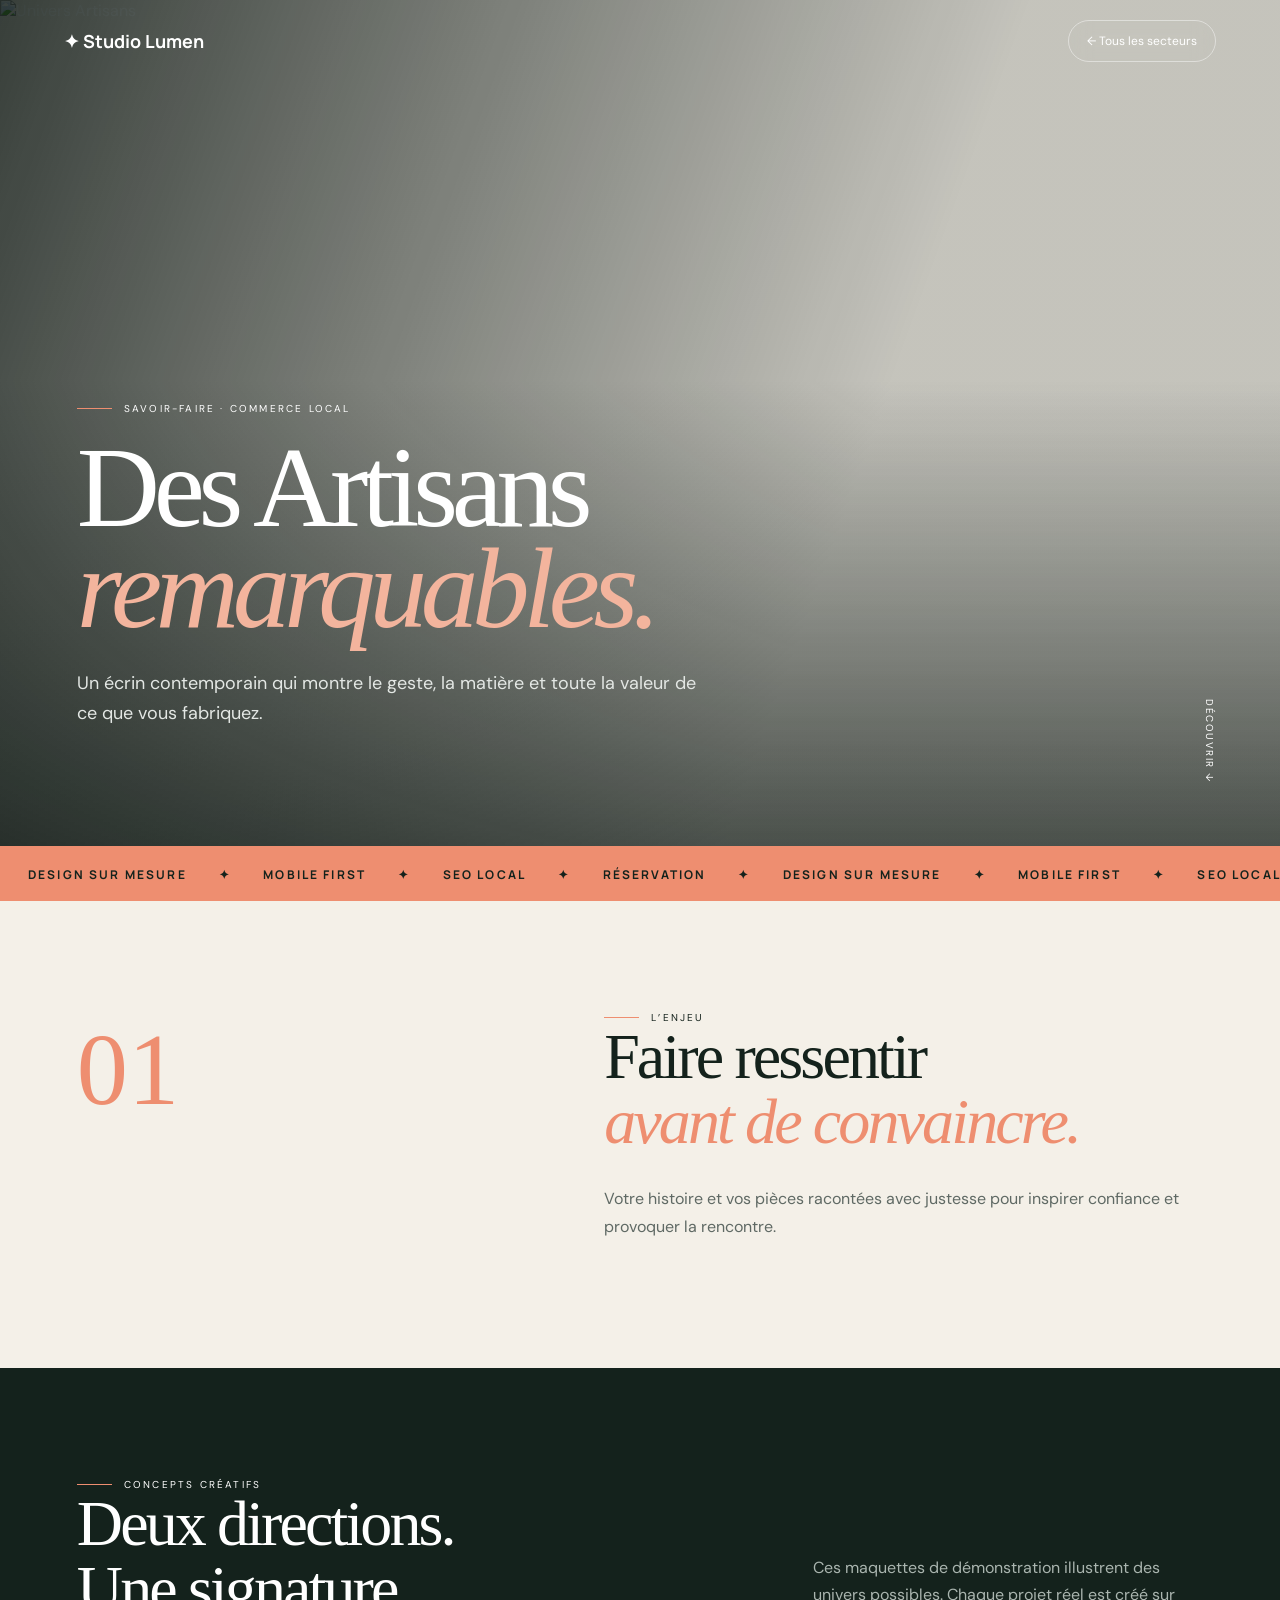
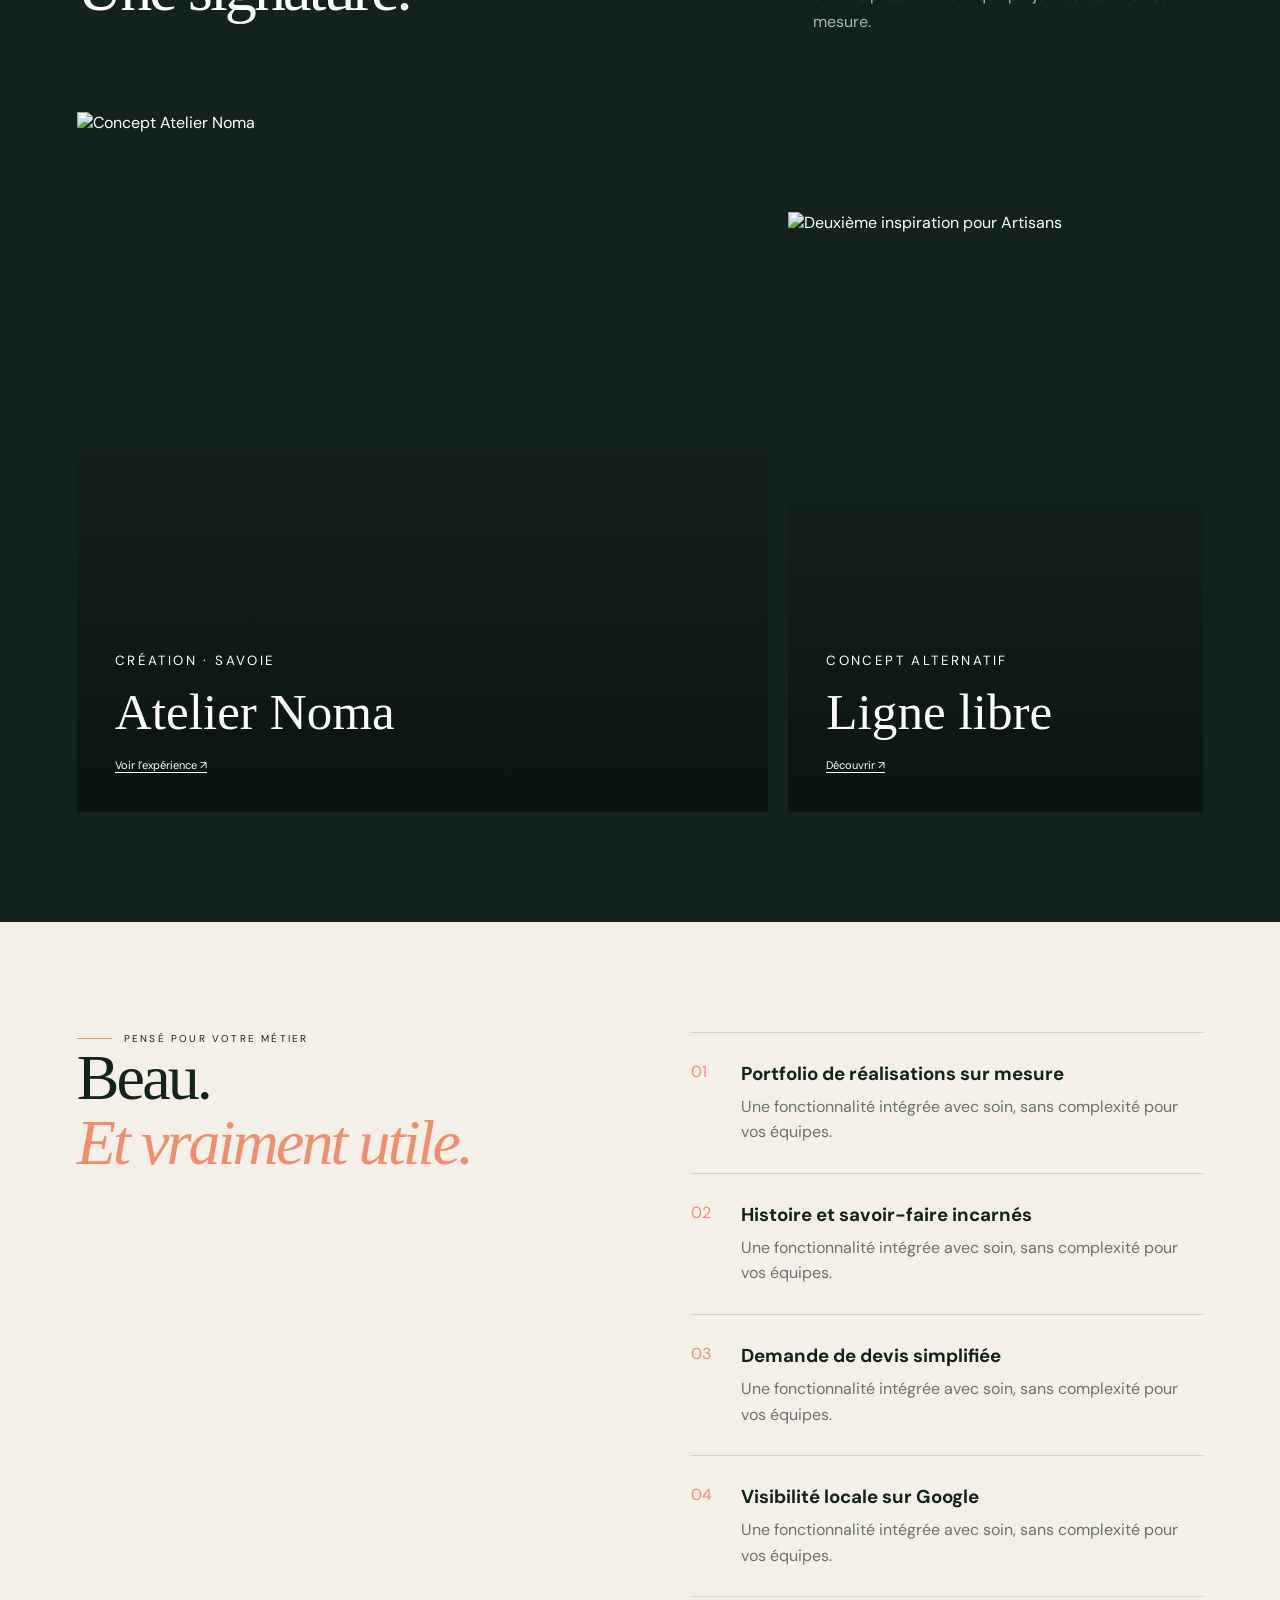
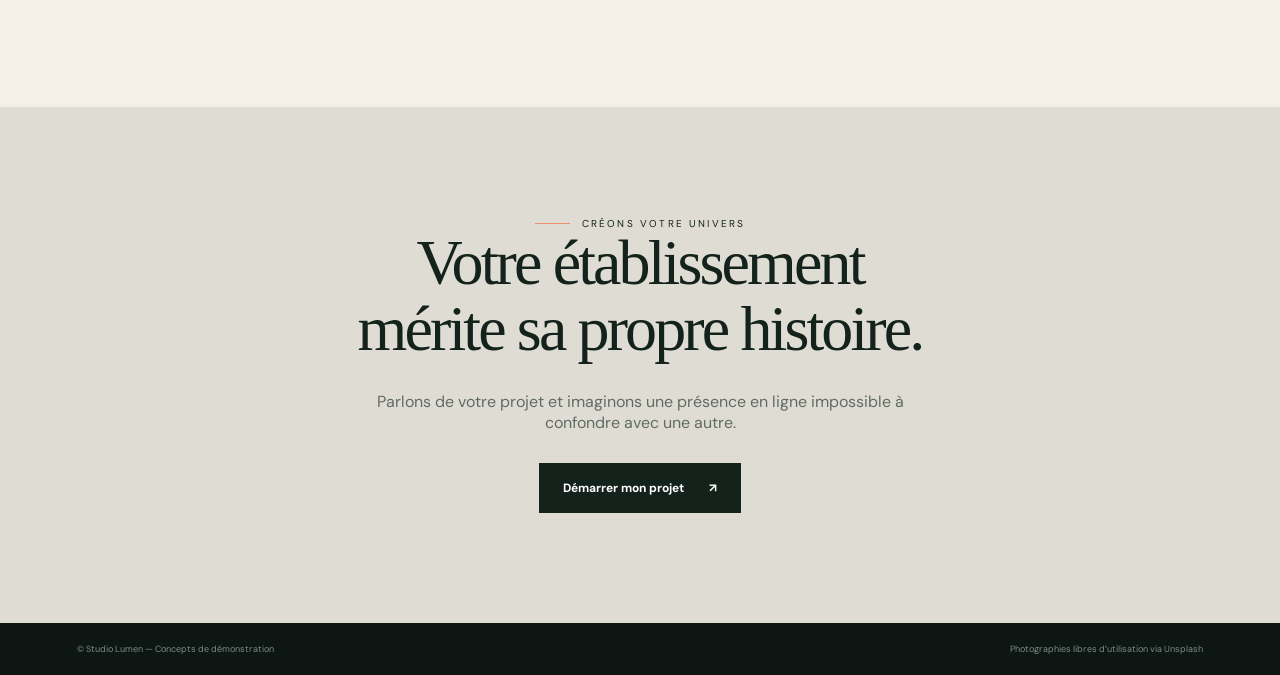
==== secteurs/artisans.html @ f88ad1d1 "Ajoute des univers immersifs pour chaque secteur" ====
<!doctype html><html lang="fr"><head><meta charset="UTF-8"><meta name="viewport" content="width=device-width,initial-scale=1"><meta name="description" content="Exemples et inspirations de sites web Studio Lumen pour Artisans."><title>Sites pour Artisans — Studio Lumen</title><link rel="preconnect" href="https://fonts.googleapis.com"><link rel="preconnect" href="https://fonts.gstatic.com" crossorigin><link href="https://fonts.googleapis.com/css2?family=DM+Sans:wght@400;500;600;700&family=Manrope:wght@600;700&display=swap" rel="stylesheet"><link rel="stylesheet" href="../sector-page.css"></head><body><nav class="sector-nav"><a class="brand" href="../index.html">✦ Studio Lumen</a><a class="back" href="../index.html#secteurs">← Tous les secteurs</a></nav><main><section class="sector-hero"><img src="https://images.unsplash.com/photo-1549931319-a545dcf3bc73?auto=format&fit=crop&w=2000&q=88" alt="Univers Artisans"><div class="sector-hero-copy"><div class="kicker">SAVOIR-FAIRE · COMMERCE LOCAL</div><h1>Des Artisans<br><em>remarquables.</em></h1><p class="lead">Un écrin contemporain qui montre le geste, la matière et toute la valeur de ce que vous fabriquez.</p></div><span class="scroll">DÉCOUVRIR ↓</span></section><div class="marquee" aria-hidden="true"><div><span>DESIGN SUR MESURE</span> ✦ <span>MOBILE FIRST</span> ✦ <span>SEO LOCAL</span> ✦ <span>RÉSERVATION</span> ✦ <span>DESIGN SUR MESURE</span> ✦ <span>MOBILE FIRST</span> ✦ <span>SEO LOCAL</span> ✦ <span>RÉSERVATION</span> ✦ </div></div><section class="intro reveal"><div><span class="number">01</span></div><div><div class="kicker">L’ENJEU</div><h2>Faire ressentir<br><em>avant de convaincre.</em></h2><p>Votre histoire et vos pièces racontées avec justesse pour inspirer confiance et provoquer la rencontre.</p></div></section><section class="showcase"><div class="showcase-head reveal"><div><div class="kicker">CONCEPTS CRÉATIFS</div><h2>Deux directions.<br>Une signature.</h2></div><p>Ces maquettes de démonstration illustrent des univers possibles. Chaque projet réel est créé sur mesure.</p></div><div class="concepts"><article class="concept reveal"><img src="https://images.unsplash.com/photo-1452860606245-08befc0ff44b?auto=format&fit=crop&w=1400&q=88" alt="Concept Atelier Noma" loading="lazy"><div class="concept-copy"><small>CRÉATION · SAVOIE</small><h3>Atelier Noma</h3><span>Voir l’expérience ↗</span></div></article><article class="concept reveal"><img src="https://images.unsplash.com/photo-1549931319-a545dcf3bc73?auto=format&fit=crop&w=1000&q=85" alt="Deuxième inspiration pour Artisans" loading="lazy"><div class="concept-copy"><small>CONCEPT ALTERNATIF</small><h3>Ligne libre</h3><span>Découvrir ↗</span></div></article></div></section><section class="features"><div class="reveal"><div class="kicker">PENSÉ POUR VOTRE MÉTIER</div><h2>Beau.<br><em>Et vraiment utile.</em></h2></div><div class="feature-list"><article class="reveal"><span>01</span><div><h3>Portfolio de réalisations sur mesure</h3><p>Une fonctionnalité intégrée avec soin, sans complexité pour vos équipes.</p></div></article><article class="reveal"><span>02</span><div><h3>Histoire et savoir-faire incarnés</h3><p>Une fonctionnalité intégrée avec soin, sans complexité pour vos équipes.</p></div></article><article class="reveal"><span>03</span><div><h3>Demande de devis simplifiée</h3><p>Une fonctionnalité intégrée avec soin, sans complexité pour vos équipes.</p></div></article><article class="reveal"><span>04</span><div><h3>Visibilité locale sur Google</h3><p>Une fonctionnalité intégrée avec soin, sans complexité pour vos équipes.</p></div></article></div></section><section class="cta reveal"><div class="kicker" style="justify-content:center">CRÉONS VOTRE UNIVERS</div><h2>Votre établissement<br>mérite sa propre histoire.</h2><p>Parlons de votre projet et imaginons une présence en ligne impossible à confondre avec une autre.</p><a class="button" href="../index.html#contact">Démarrer mon projet <span>↗</span></a></section></main><footer class="credits"><span>© Studio Lumen — Concepts de démonstration</span><span>Photographies libres d’utilisation via Unsplash</span></footer><script src="../sector-page.js"></script></body></html>
---- sector-page.css ----
:root{--ink:#14221c;--cream:#f4f0e8;--accent:#ee8e70;--line:rgba(20,34,28,.15)}*{box-sizing:border-box}html{scroll-behavior:smooth}body{margin:0;background:var(--cream);color:var(--ink);font-family:'DM Sans',sans-serif}a{color:inherit;text-decoration:none}.sector-nav{height:82px;padding:0 5vw;display:flex;align-items:center;justify-content:space-between;position:absolute;z-index:5;left:0;right:0;color:white}.sector-nav .brand{font:700 18px Manrope}.sector-nav .back{font-size:12px;border:1px solid rgba(255,255,255,.45);border-radius:99px;padding:12px 18px;backdrop-filter:blur(10px)}.sector-hero{min-height:94vh;position:relative;color:white;display:grid;align-items:end;overflow:hidden;padding:11vh 6vw}.sector-hero>img{position:absolute;inset:0;width:100%;height:100%;object-fit:cover;animation:heroZoom 12s ease-out both}.sector-hero:after{content:'';position:absolute;inset:0;background:linear-gradient(110deg,rgba(8,18,14,.8) 0%,rgba(8,18,14,.2) 65%),linear-gradient(0deg,rgba(8,18,14,.65),transparent 55%)}.sector-hero-copy{position:relative;z-index:2;max-width:980px}.kicker{font-size:10px;letter-spacing:.22em;text-transform:uppercase;display:flex;align-items:center;gap:12px}.kicker:before{content:'';width:35px;height:1px;background:var(--accent)}h1{font:500 clamp(4rem,9vw,8.5rem)/.88 Georgia,serif;letter-spacing:-.055em;margin:22px 0 28px}h1 em{color:#f3b49d;font-weight:400}.lead{max-width:620px;font-size:18px;line-height:1.7;color:#e3e7e4}.scroll{position:absolute;right:5vw;bottom:7vh;z-index:3;font-size:10px;letter-spacing:.15em;writing-mode:vertical-rl}.marquee{background:var(--accent);overflow:hidden;padding:17px 0;white-space:nowrap}.marquee div{display:inline-block;font:700 12px Manrope;letter-spacing:.18em;animation:marquee 18s linear infinite}.marquee span{margin:0 28px}.intro,.showcase,.features,.cta{padding:110px 6vw}.intro{display:grid;grid-template-columns:.8fr 1.2fr;gap:10vw}.number{font:500 clamp(4rem,8vw,8rem) Georgia;color:var(--accent)}h2{font:500 clamp(2.7rem,5vw,5.3rem)/1.02 Georgia;margin:0 0 30px;letter-spacing:-.045em}h2 em{color:var(--accent);font-weight:400}.intro p{max-width:680px;color:#5f6964;line-height:1.8}.showcase{background:var(--ink);color:white}.showcase-head{display:flex;justify-content:space-between;align-items:end;margin-bottom:60px}.showcase-head p{max-width:390px;color:#aab5af;line-height:1.7}.concepts{display:grid;grid-template-columns:1.25fr .75fr;gap:20px}.concept{position:relative;min-height:600px;overflow:hidden}.concept:nth-child(2){margin-top:100px}.concept img{width:100%;height:100%;position:absolute;object-fit:cover;transition:transform .8s}.concept:hover img{transform:scale(1.04)}.concept:after{content:'';position:absolute;inset:0;background:linear-gradient(0deg,rgba(8,18,14,.85),transparent 60%)}.concept-copy{position:absolute;z-index:2;bottom:0;padding:38px}.concept-copy small{letter-spacing:.18em}.concept-copy h3{font:500 clamp(2rem,4vw,4.5rem) Georgia;margin:12px 0}.concept-copy span{font-size:11px;border-bottom:1px solid}.features{display:grid;grid-template-columns:1fr 1fr;gap:8vw}.feature-list{border-top:1px solid var(--line)}.feature-list article{display:grid;grid-template-columns:50px 1fr;padding:28px 0;border-bottom:1px solid var(--line)}.feature-list span{color:var(--accent)}.feature-list h3{margin:0 0 8px}.feature-list p{margin:0;color:#69726e;line-height:1.6}.cta{text-align:center;background:#dfddd3}.cta p{max-width:600px;margin:0 auto 30px;color:#616b66}.button{display:inline-flex;background:var(--ink);color:white;padding:17px 24px;font-weight:700;font-size:12px;gap:25px}.credits{background:#0d1612;color:#7e8c85;padding:20px 6vw;font-size:9px;display:flex;justify-content:space-between}.reveal{opacity:0;transform:translateY(24px);transition:.8s}.reveal.visible{opacity:1;transform:none}@keyframes heroZoom{from{transform:scale(1.08)}to{transform:scale(1)}}@keyframes marquee{to{transform:translateX(-50%)}}@media(max-width:750px){.sector-nav{height:70px}.sector-hero{min-height:84vh;padding:100px 22px 55px}.scroll{display:none}.intro,.showcase,.features,.cta{padding:75px 22px}.intro,.features{grid-template-columns:1fr;gap:35px}.showcase-head{display:block}.concepts{grid-template-columns:1fr}.concept{min-height:460px}.concept:nth-child(2){margin-top:0}.credits{display:block;line-height:1.8}h1{font-size:4rem}}
@media(prefers-reduced-motion:reduce){*{animation:none!important;scroll-behavior:auto!important}.reveal{opacity:1;transform:none}}
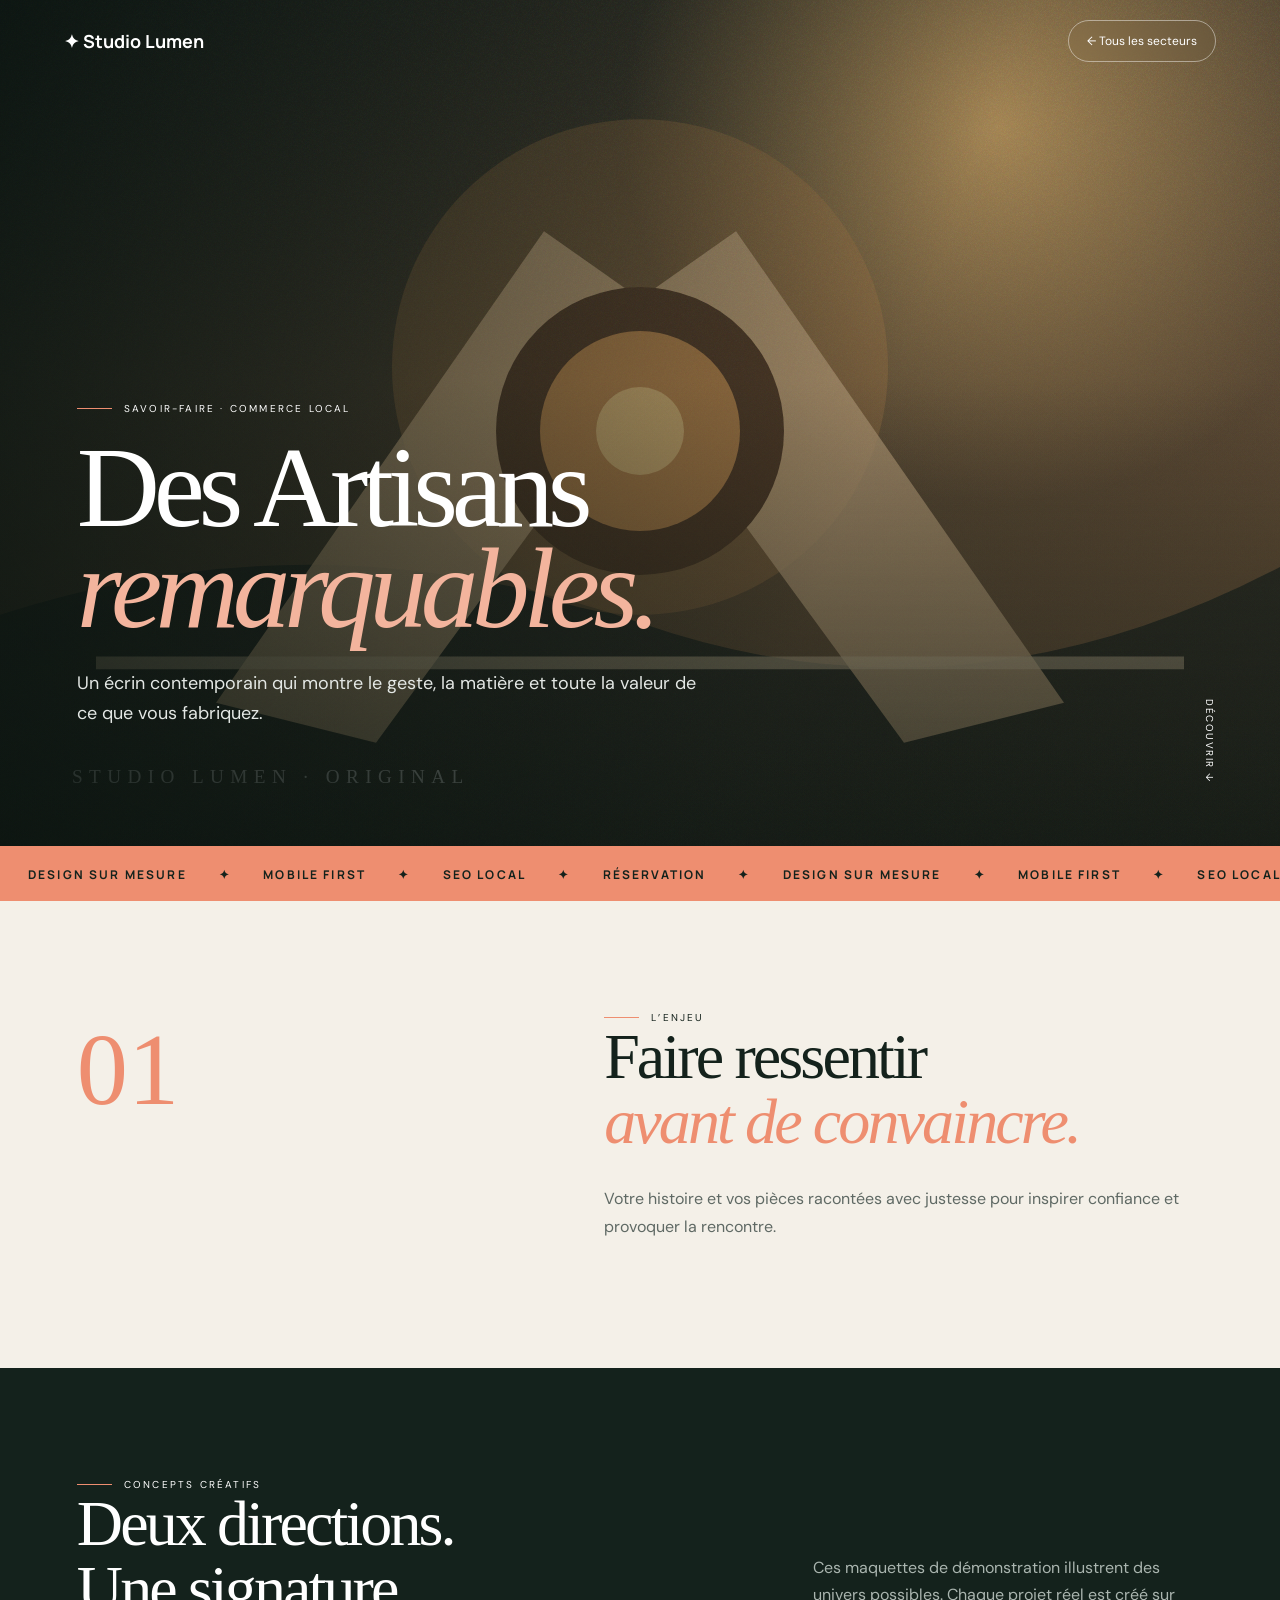
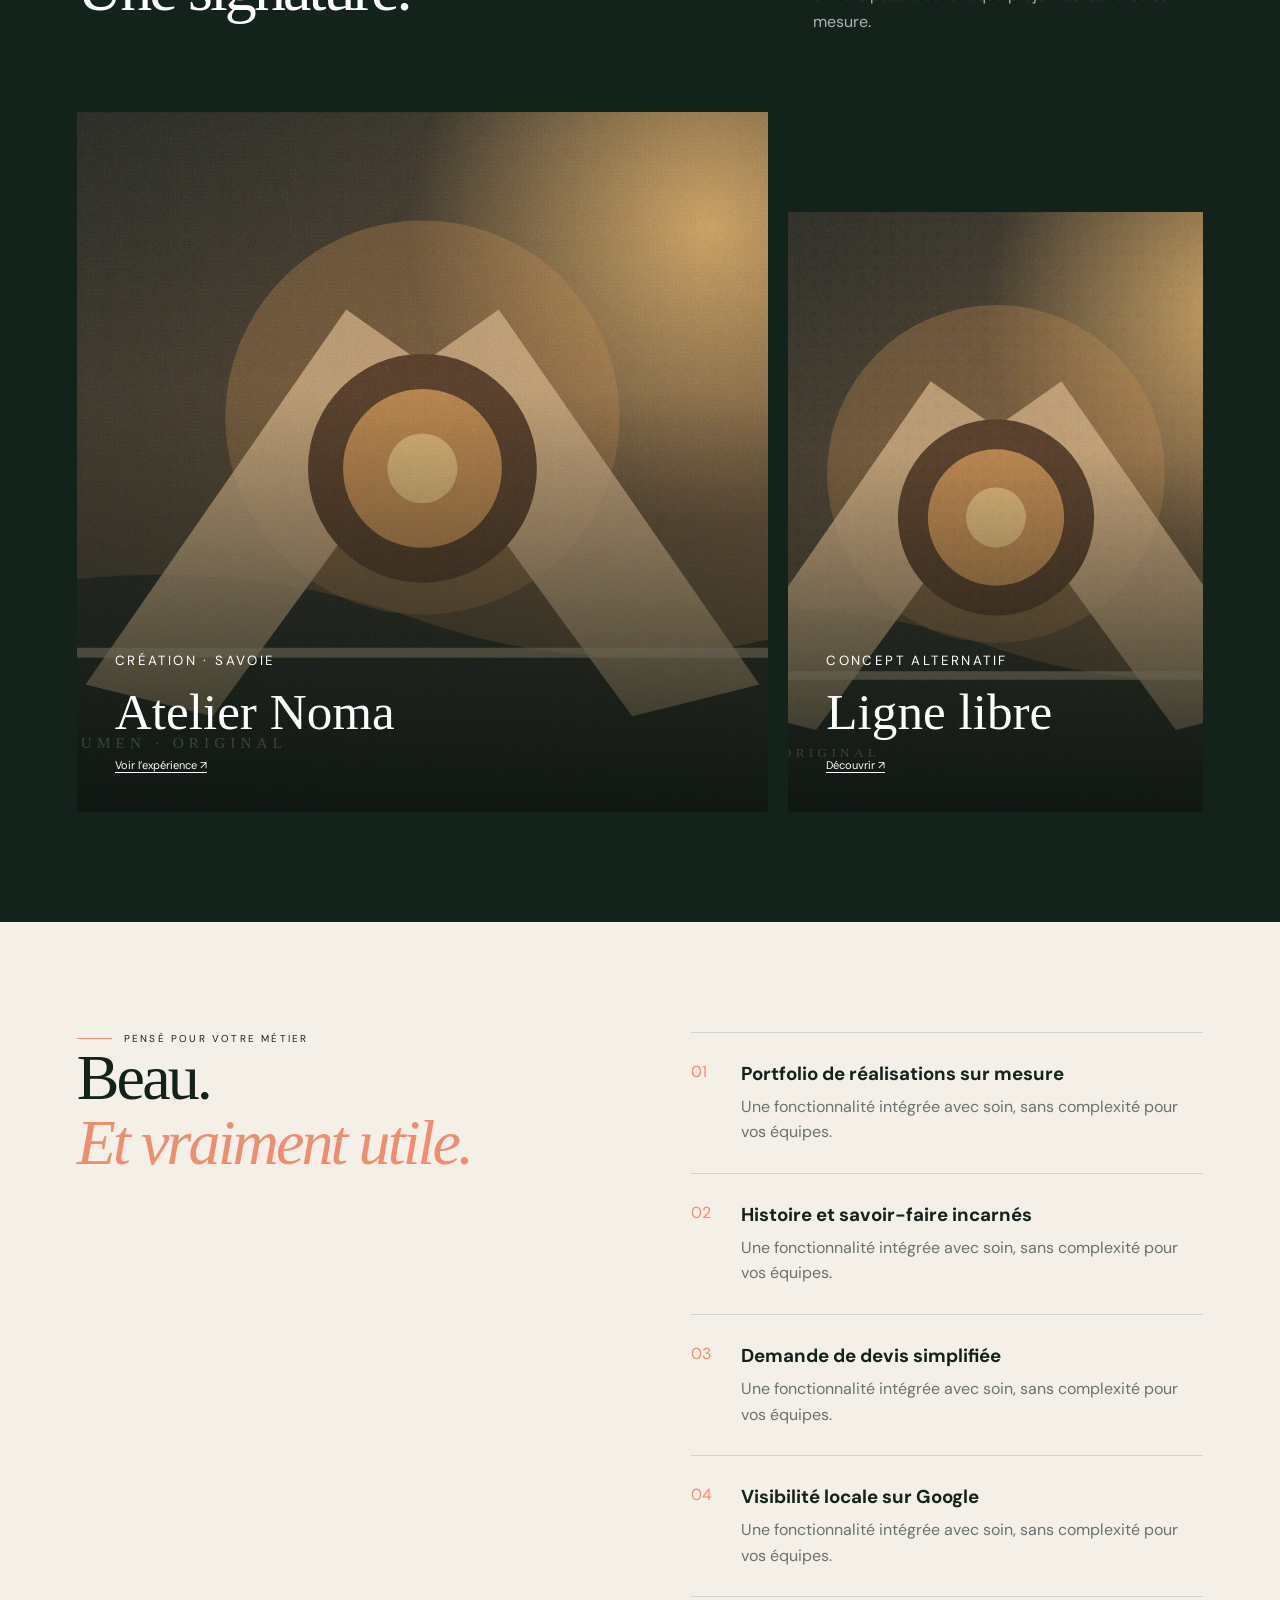
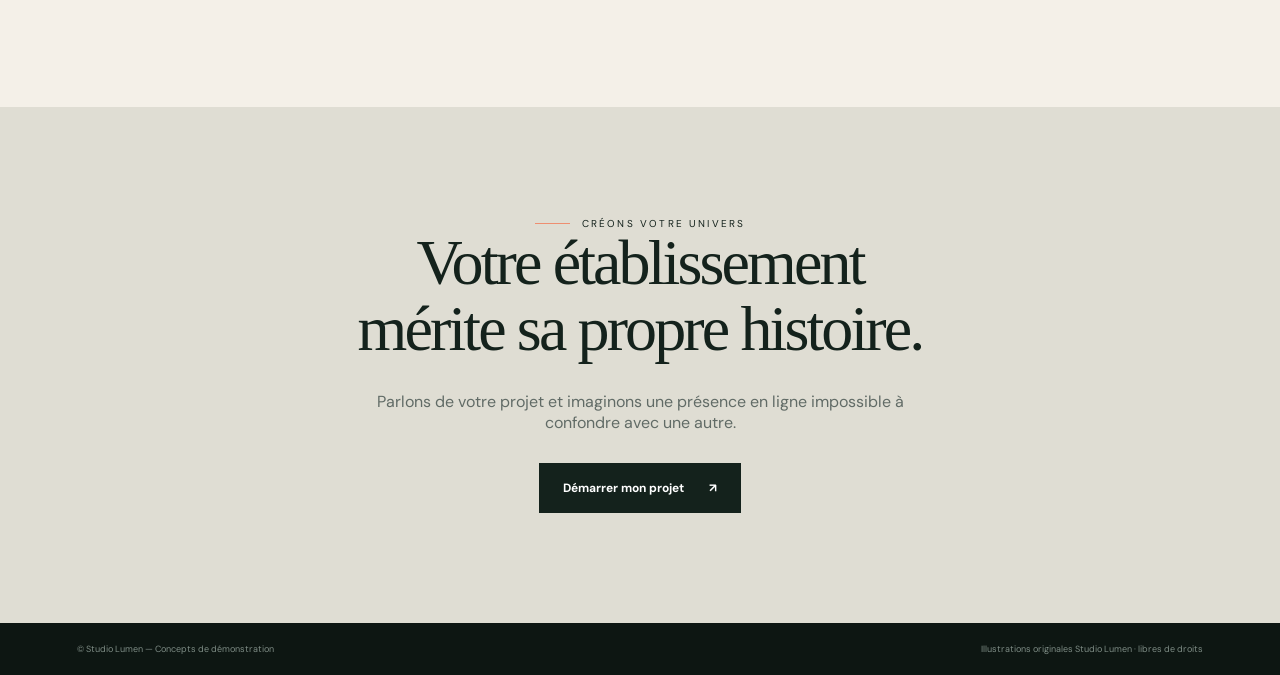
==== commit ee9ffea3: "Renforce la direction artistique et embarque les visuels" ====
--- a/secteurs/artisans.html
+++ b/secteurs/artisans.html
@@ -1 +1 @@
-<!doctype html><html lang="fr"><head><meta charset="UTF-8"><meta name="viewport" content="width=device-width,initial-scale=1"><meta name="description" content="Exemples et inspirations de sites web Studio Lumen pour Artisans."><title>Sites pour Artisans — Studio Lumen</title><link rel="preconnect" href="https://fonts.googleapis.com"><link rel="preconnect" href="https://fonts.gstatic.com" crossorigin><link href="https://fonts.googleapis.com/css2?family=DM+Sans:wght@400;500;600;700&family=Manrope:wght@600;700&display=swap" rel="stylesheet"><link rel="stylesheet" href="../sector-page.css"></head><body><nav class="sector-nav"><a class="brand" href="../index.html">✦ Studio Lumen</a><a class="back" href="../index.html#secteurs">← Tous les secteurs</a></nav><main><section class="sector-hero"><img src="https://images.unsplash.com/photo-1549931319-a545dcf3bc73?auto=format&fit=crop&w=2000&q=88" alt="Univers Artisans"><div class="sector-hero-copy"><div class="kicker">SAVOIR-FAIRE · COMMERCE LOCAL</div><h1>Des Artisans<br><em>remarquables.</em></h1><p class="lead">Un écrin contemporain qui montre le geste, la matière et toute la valeur de ce que vous fabriquez.</p></div><span class="scroll">DÉCOUVRIR ↓</span></section><div class="marquee" aria-hidden="true"><div><span>DESIGN SUR MESURE</span> ✦ <span>MOBILE FIRST</span> ✦ <span>SEO LOCAL</span> ✦ <span>RÉSERVATION</span> ✦ <span>DESIGN SUR MESURE</span> ✦ <span>MOBILE FIRST</span> ✦ <span>SEO LOCAL</span> ✦ <span>RÉSERVATION</span> ✦ </div></div><section class="intro reveal"><div><span class="number">01</span></div><div><div class="kicker">L’ENJEU</div><h2>Faire ressentir<br><em>avant de convaincre.</em></h2><p>Votre histoire et vos pièces racontées avec justesse pour inspirer confiance et provoquer la rencontre.</p></div></section><section class="showcase"><div class="showcase-head reveal"><div><div class="kicker">CONCEPTS CRÉATIFS</div><h2>Deux directions.<br>Une signature.</h2></div><p>Ces maquettes de démonstration illustrent des univers possibles. Chaque projet réel est créé sur mesure.</p></div><div class="concepts"><article class="concept reveal"><img src="https://images.unsplash.com/photo-1452860606245-08befc0ff44b?auto=format&fit=crop&w=1400&q=88" alt="Concept Atelier Noma" loading="lazy"><div class="concept-copy"><small>CRÉATION · SAVOIE</small><h3>Atelier Noma</h3><span>Voir l’expérience ↗</span></div></article><article class="concept reveal"><img src="https://images.unsplash.com/photo-1549931319-a545dcf3bc73?auto=format&fit=crop&w=1000&q=85" alt="Deuxième inspiration pour Artisans" loading="lazy"><div class="concept-copy"><small>CONCEPT ALTERNATIF</small><h3>Ligne libre</h3><span>Découvrir ↗</span></div></article></div></section><section class="features"><div class="reveal"><div class="kicker">PENSÉ POUR VOTRE MÉTIER</div><h2>Beau.<br><em>Et vraiment utile.</em></h2></div><div class="feature-list"><article class="reveal"><span>01</span><div><h3>Portfolio de réalisations sur mesure</h3><p>Une fonctionnalité intégrée avec soin, sans complexité pour vos équipes.</p></div></article><article class="reveal"><span>02</span><div><h3>Histoire et savoir-faire incarnés</h3><p>Une fonctionnalité intégrée avec soin, sans complexité pour vos équipes.</p></div></article><article class="reveal"><span>03</span><div><h3>Demande de devis simplifiée</h3><p>Une fonctionnalité intégrée avec soin, sans complexité pour vos équipes.</p></div></article><article class="reveal"><span>04</span><div><h3>Visibilité locale sur Google</h3><p>Une fonctionnalité intégrée avec soin, sans complexité pour vos équipes.</p></div></article></div></section><section class="cta reveal"><div class="kicker" style="justify-content:center">CRÉONS VOTRE UNIVERS</div><h2>Votre établissement<br>mérite sa propre histoire.</h2><p>Parlons de votre projet et imaginons une présence en ligne impossible à confondre avec une autre.</p><a class="button" href="../index.html#contact">Démarrer mon projet <span>↗</span></a></section></main><footer class="credits"><span>© Studio Lumen — Concepts de démonstration</span><span>Photographies libres d’utilisation via Unsplash</span></footer><script src="../sector-page.js"></script></body></html>+<!doctype html><html lang="fr"><head><meta charset="UTF-8"><meta name="viewport" content="width=device-width,initial-scale=1"><meta name="description" content="Exemples et inspirations de sites web Studio Lumen pour Artisans."><title>Sites pour Artisans — Studio Lumen</title><link rel="preconnect" href="https://fonts.googleapis.com"><link rel="preconnect" href="https://fonts.gstatic.com" crossorigin><link href="https://fonts.googleapis.com/css2?family=DM+Sans:wght@400;500;600;700&family=Manrope:wght@600;700&display=swap" rel="stylesheet"><link rel="stylesheet" href="../sector-page.css"></head><body><nav class="sector-nav"><a class="brand" href="../index.html">✦ Studio Lumen</a><a class="back" href="../index.html#secteurs">← Tous les secteurs</a></nav><main><section class="sector-hero"><img src="../assets/images/artisan.svg" alt="Univers Artisans"><div class="sector-hero-copy"><div class="kicker">SAVOIR-FAIRE · COMMERCE LOCAL</div><h1>Des Artisans<br><em>remarquables.</em></h1><p class="lead">Un écrin contemporain qui montre le geste, la matière et toute la valeur de ce que vous fabriquez.</p></div><span class="scroll">DÉCOUVRIR ↓</span></section><div class="marquee" aria-hidden="true"><div><span>DESIGN SUR MESURE</span> ✦ <span>MOBILE FIRST</span> ✦ <span>SEO LOCAL</span> ✦ <span>RÉSERVATION</span> ✦ <span>DESIGN SUR MESURE</span> ✦ <span>MOBILE FIRST</span> ✦ <span>SEO LOCAL</span> ✦ <span>RÉSERVATION</span> ✦ </div></div><section class="intro reveal"><div><span class="number">01</span></div><div><div class="kicker">L’ENJEU</div><h2>Faire ressentir<br><em>avant de convaincre.</em></h2><p>Votre histoire et vos pièces racontées avec justesse pour inspirer confiance et provoquer la rencontre.</p></div></section><section class="showcase"><div class="showcase-head reveal"><div><div class="kicker">CONCEPTS CRÉATIFS</div><h2>Deux directions.<br>Une signature.</h2></div><p>Ces maquettes de démonstration illustrent des univers possibles. Chaque projet réel est créé sur mesure.</p></div><div class="concepts"><article class="concept reveal"><img src="../assets/images/artisan.svg" alt="Concept Atelier Noma" loading="lazy"><div class="concept-copy"><small>CRÉATION · SAVOIE</small><h3>Atelier Noma</h3><span>Voir l’expérience ↗</span></div></article><article class="concept reveal"><img src="../assets/images/artisan.svg" alt="Deuxième inspiration pour Artisans" loading="lazy"><div class="concept-copy"><small>CONCEPT ALTERNATIF</small><h3>Ligne libre</h3><span>Découvrir ↗</span></div></article></div></section><section class="features"><div class="reveal"><div class="kicker">PENSÉ POUR VOTRE MÉTIER</div><h2>Beau.<br><em>Et vraiment utile.</em></h2></div><div class="feature-list"><article class="reveal"><span>01</span><div><h3>Portfolio de réalisations sur mesure</h3><p>Une fonctionnalité intégrée avec soin, sans complexité pour vos équipes.</p></div></article><article class="reveal"><span>02</span><div><h3>Histoire et savoir-faire incarnés</h3><p>Une fonctionnalité intégrée avec soin, sans complexité pour vos équipes.</p></div></article><article class="reveal"><span>03</span><div><h3>Demande de devis simplifiée</h3><p>Une fonctionnalité intégrée avec soin, sans complexité pour vos équipes.</p></div></article><article class="reveal"><span>04</span><div><h3>Visibilité locale sur Google</h3><p>Une fonctionnalité intégrée avec soin, sans complexité pour vos équipes.</p></div></article></div></section><section class="cta reveal"><div class="kicker" style="justify-content:center">CRÉONS VOTRE UNIVERS</div><h2>Votre établissement<br>mérite sa propre histoire.</h2><p>Parlons de votre projet et imaginons une présence en ligne impossible à confondre avec une autre.</p><a class="button" href="../index.html#contact">Démarrer mon projet <span>↗</span></a></section></main><footer class="credits"><span>© Studio Lumen — Concepts de démonstration</span><span>Illustrations originales Studio Lumen · libres de droits</span></footer><script src="../sector-page.js"></script></body></html>
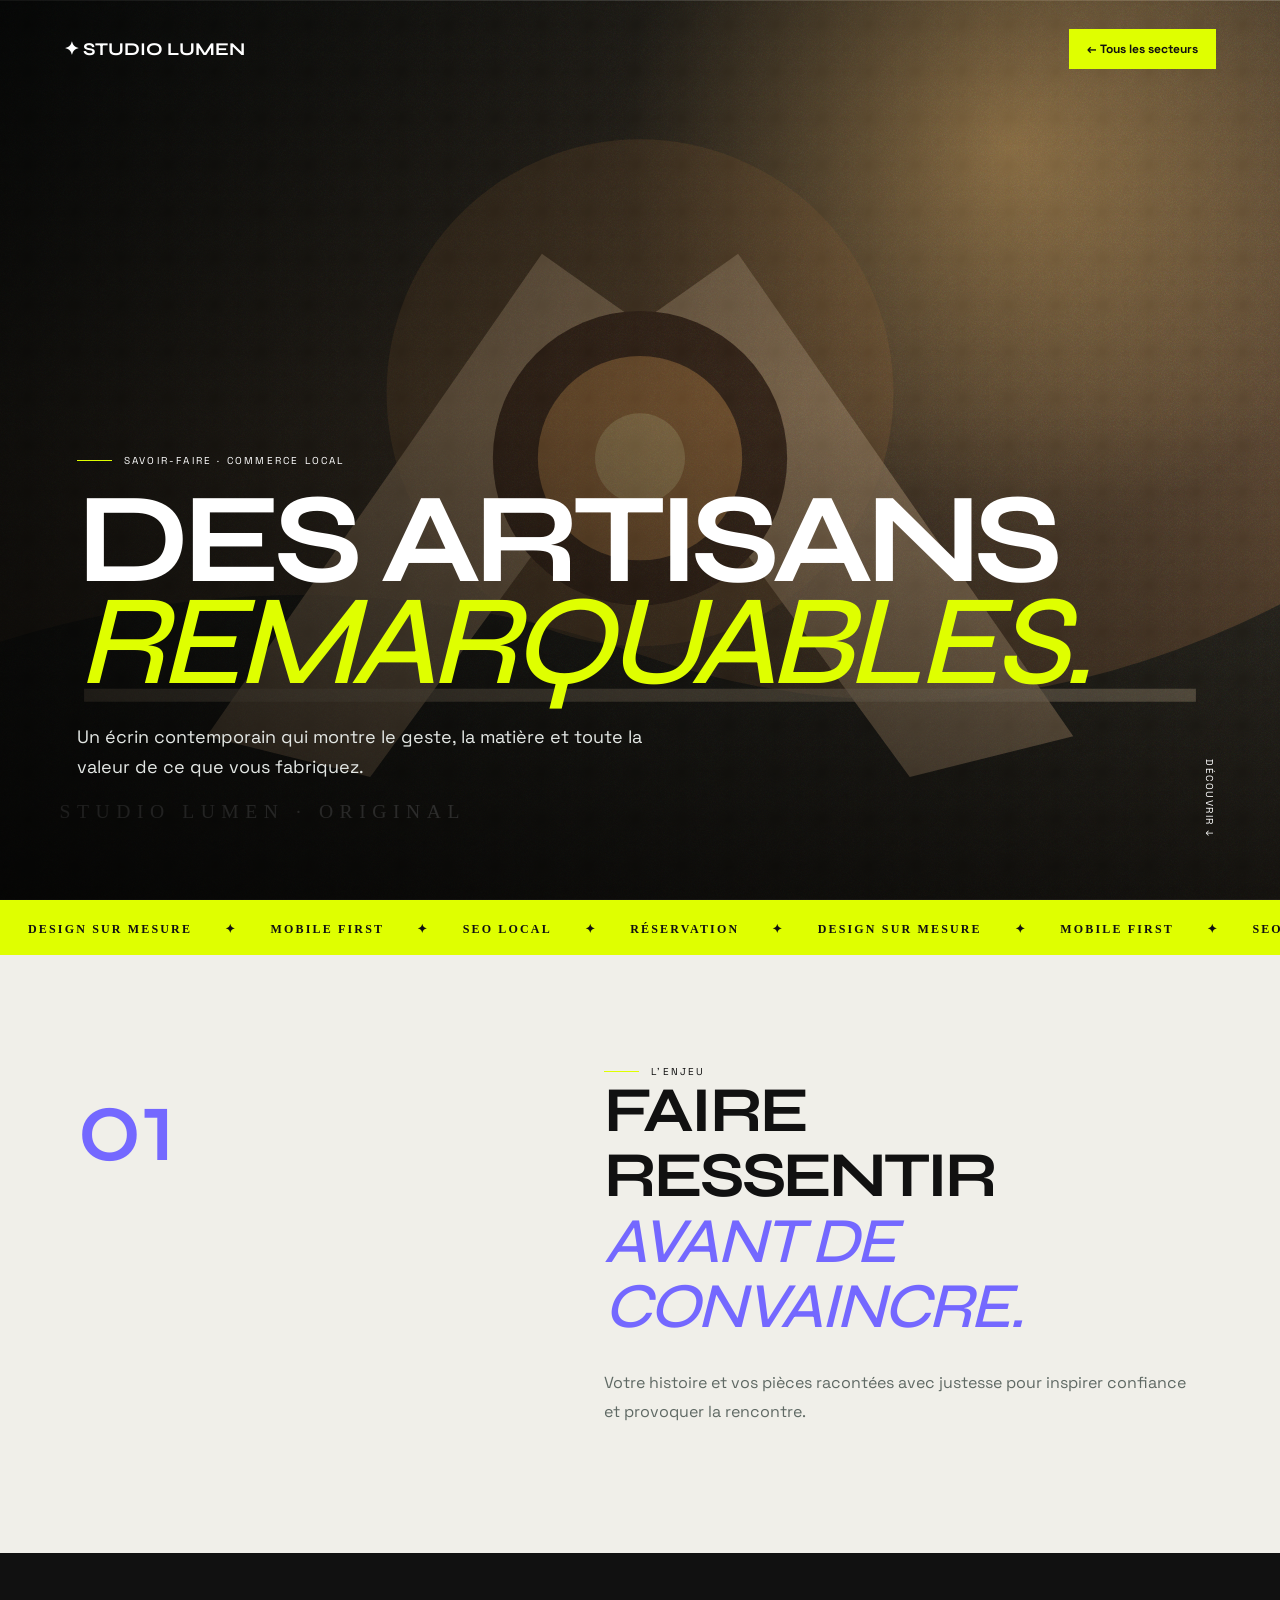
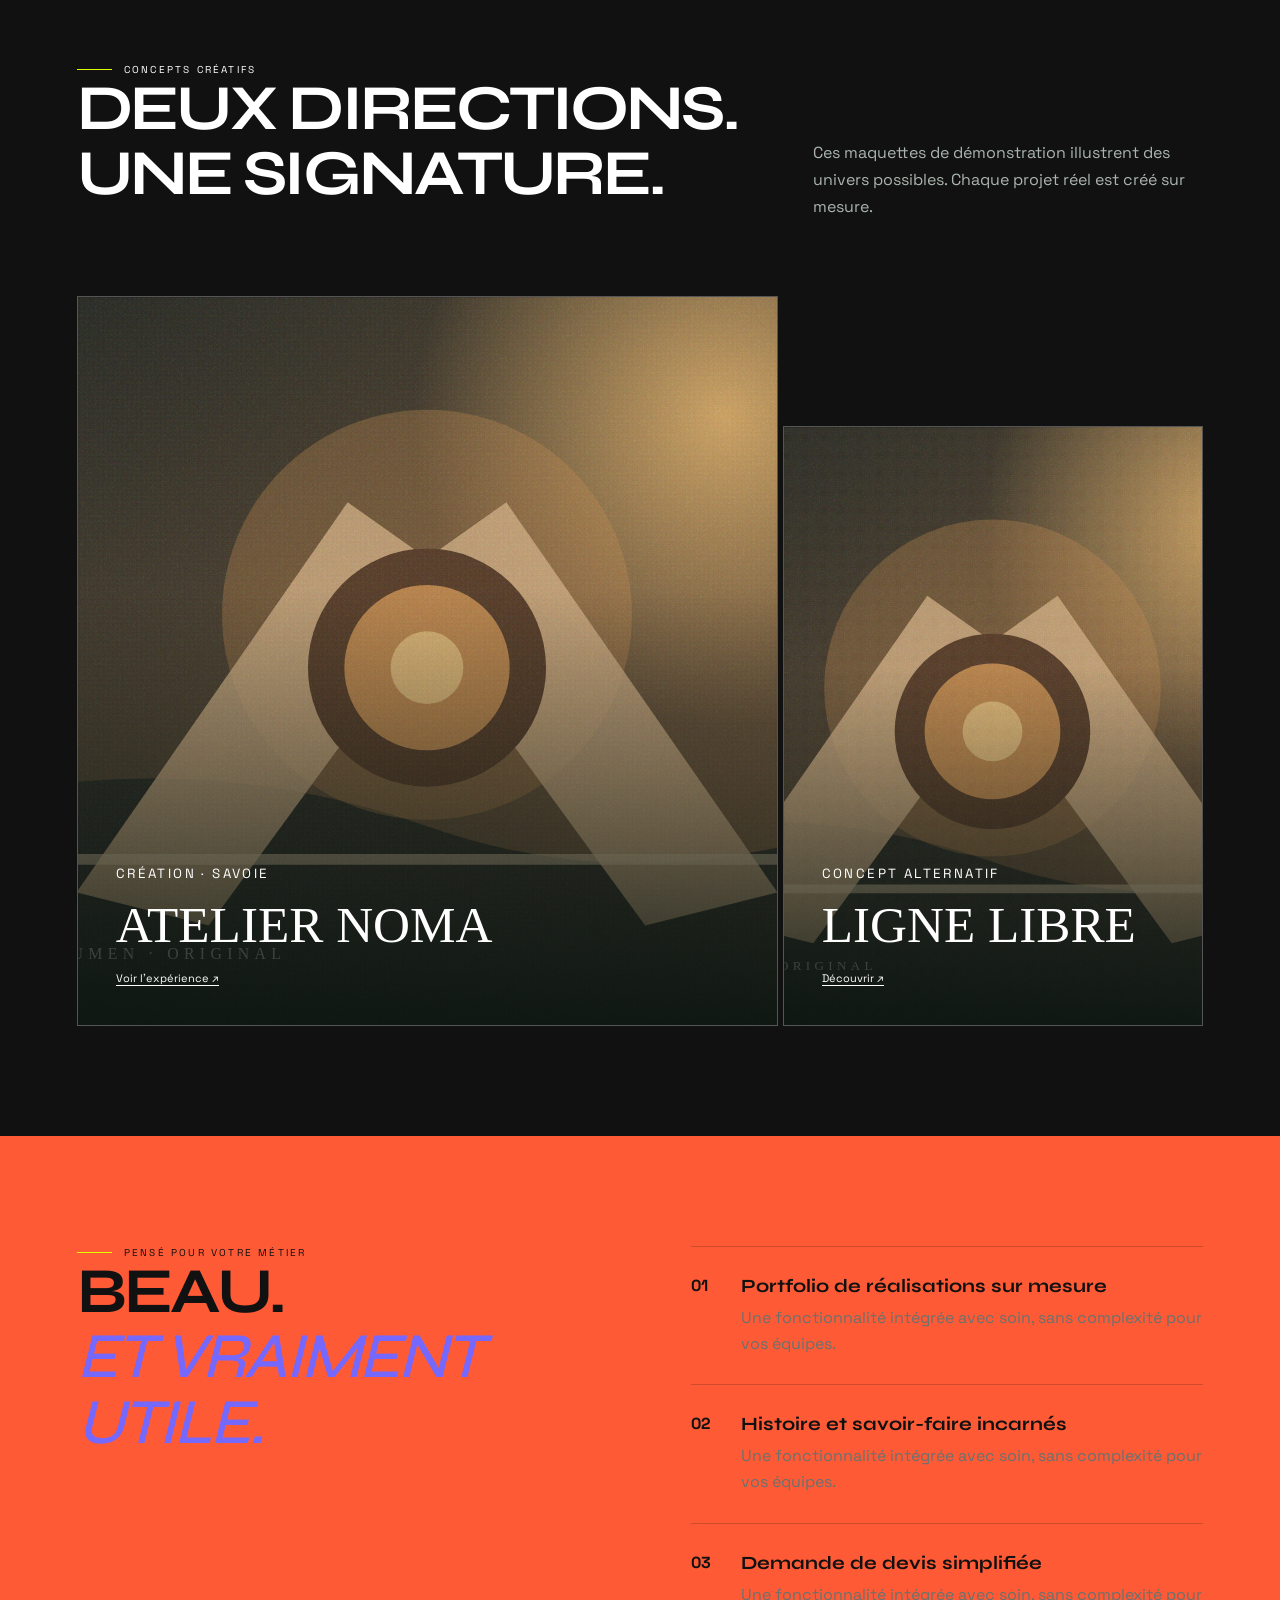
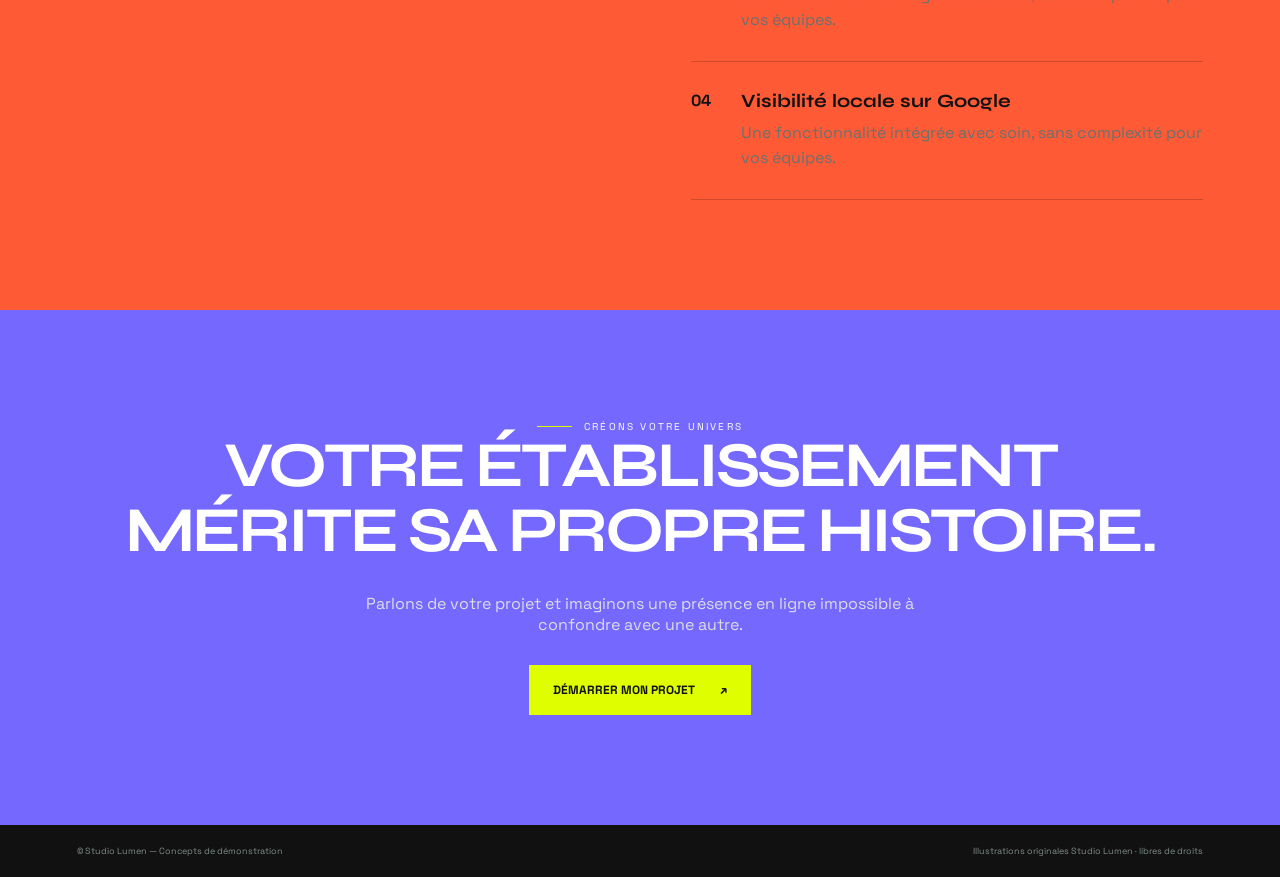
==== commit 8c602a39: "Refondre la direction artistique façon agence créative" ====
--- a/secteurs/artisans.html
+++ b/secteurs/artisans.html
@@ -1 +1 @@
-<!doctype html><html lang="fr"><head><meta charset="UTF-8"><meta name="viewport" content="width=device-width,initial-scale=1"><meta name="description" content="Exemples et inspirations de sites web Studio Lumen pour Artisans."><title>Sites pour Artisans — Studio Lumen</title><link rel="preconnect" href="https://fonts.googleapis.com"><link rel="preconnect" href="https://fonts.gstatic.com" crossorigin><link href="https://fonts.googleapis.com/css2?family=DM+Sans:wght@400;500;600;700&family=Manrope:wght@600;700&display=swap" rel="stylesheet"><link rel="stylesheet" href="../sector-page.css"></head><body><nav class="sector-nav"><a class="brand" href="../index.html">✦ Studio Lumen</a><a class="back" href="../index.html#secteurs">← Tous les secteurs</a></nav><main><section class="sector-hero"><img src="../assets/images/artisan.svg" alt="Univers Artisans"><div class="sector-hero-copy"><div class="kicker">SAVOIR-FAIRE · COMMERCE LOCAL</div><h1>Des Artisans<br><em>remarquables.</em></h1><p class="lead">Un écrin contemporain qui montre le geste, la matière et toute la valeur de ce que vous fabriquez.</p></div><span class="scroll">DÉCOUVRIR ↓</span></section><div class="marquee" aria-hidden="true"><div><span>DESIGN SUR MESURE</span> ✦ <span>MOBILE FIRST</span> ✦ <span>SEO LOCAL</span> ✦ <span>RÉSERVATION</span> ✦ <span>DESIGN SUR MESURE</span> ✦ <span>MOBILE FIRST</span> ✦ <span>SEO LOCAL</span> ✦ <span>RÉSERVATION</span> ✦ </div></div><section class="intro reveal"><div><span class="number">01</span></div><div><div class="kicker">L’ENJEU</div><h2>Faire ressentir<br><em>avant de convaincre.</em></h2><p>Votre histoire et vos pièces racontées avec justesse pour inspirer confiance et provoquer la rencontre.</p></div></section><section class="showcase"><div class="showcase-head reveal"><div><div class="kicker">CONCEPTS CRÉATIFS</div><h2>Deux directions.<br>Une signature.</h2></div><p>Ces maquettes de démonstration illustrent des univers possibles. Chaque projet réel est créé sur mesure.</p></div><div class="concepts"><article class="concept reveal"><img src="../assets/images/artisan.svg" alt="Concept Atelier Noma" loading="lazy"><div class="concept-copy"><small>CRÉATION · SAVOIE</small><h3>Atelier Noma</h3><span>Voir l’expérience ↗</span></div></article><article class="concept reveal"><img src="../assets/images/artisan.svg" alt="Deuxième inspiration pour Artisans" loading="lazy"><div class="concept-copy"><small>CONCEPT ALTERNATIF</small><h3>Ligne libre</h3><span>Découvrir ↗</span></div></article></div></section><section class="features"><div class="reveal"><div class="kicker">PENSÉ POUR VOTRE MÉTIER</div><h2>Beau.<br><em>Et vraiment utile.</em></h2></div><div class="feature-list"><article class="reveal"><span>01</span><div><h3>Portfolio de réalisations sur mesure</h3><p>Une fonctionnalité intégrée avec soin, sans complexité pour vos équipes.</p></div></article><article class="reveal"><span>02</span><div><h3>Histoire et savoir-faire incarnés</h3><p>Une fonctionnalité intégrée avec soin, sans complexité pour vos équipes.</p></div></article><article class="reveal"><span>03</span><div><h3>Demande de devis simplifiée</h3><p>Une fonctionnalité intégrée avec soin, sans complexité pour vos équipes.</p></div></article><article class="reveal"><span>04</span><div><h3>Visibilité locale sur Google</h3><p>Une fonctionnalité intégrée avec soin, sans complexité pour vos équipes.</p></div></article></div></section><section class="cta reveal"><div class="kicker" style="justify-content:center">CRÉONS VOTRE UNIVERS</div><h2>Votre établissement<br>mérite sa propre histoire.</h2><p>Parlons de votre projet et imaginons une présence en ligne impossible à confondre avec une autre.</p><a class="button" href="../index.html#contact">Démarrer mon projet <span>↗</span></a></section></main><footer class="credits"><span>© Studio Lumen — Concepts de démonstration</span><span>Illustrations originales Studio Lumen · libres de droits</span></footer><script src="../sector-page.js"></script></body></html>+<!doctype html><html lang="fr"><head><meta charset="UTF-8"><meta name="viewport" content="width=device-width,initial-scale=1"><meta name="description" content="Exemples et inspirations de sites web Studio Lumen pour Artisans."><title>Sites pour Artisans — Studio Lumen</title><link rel="preconnect" href="https://fonts.googleapis.com"><link rel="preconnect" href="https://fonts.gstatic.com" crossorigin><link href="https://fonts.googleapis.com/css2?family=Space+Grotesk:wght@400;500;600;700&family=Syne:wght@500;600;700;800&display=swap" rel="stylesheet"><link rel="stylesheet" href="../sector-page.css"></head><body><nav class="sector-nav"><a class="brand" href="../index.html">✦ Studio Lumen</a><a class="back" href="../index.html#secteurs">← Tous les secteurs</a></nav><main><section class="sector-hero"><img src="../assets/images/artisan.svg" alt="Univers Artisans"><div class="sector-hero-copy"><div class="kicker">SAVOIR-FAIRE · COMMERCE LOCAL</div><h1>Des Artisans<br><em>remarquables.</em></h1><p class="lead">Un écrin contemporain qui montre le geste, la matière et toute la valeur de ce que vous fabriquez.</p></div><span class="scroll">DÉCOUVRIR ↓</span></section><div class="marquee" aria-hidden="true"><div><span>DESIGN SUR MESURE</span> ✦ <span>MOBILE FIRST</span> ✦ <span>SEO LOCAL</span> ✦ <span>RÉSERVATION</span> ✦ <span>DESIGN SUR MESURE</span> ✦ <span>MOBILE FIRST</span> ✦ <span>SEO LOCAL</span> ✦ <span>RÉSERVATION</span> ✦ </div></div><section class="intro reveal"><div><span class="number">01</span></div><div><div class="kicker">L’ENJEU</div><h2>Faire ressentir<br><em>avant de convaincre.</em></h2><p>Votre histoire et vos pièces racontées avec justesse pour inspirer confiance et provoquer la rencontre.</p></div></section><section class="showcase"><div class="showcase-head reveal"><div><div class="kicker">CONCEPTS CRÉATIFS</div><h2>Deux directions.<br>Une signature.</h2></div><p>Ces maquettes de démonstration illustrent des univers possibles. Chaque projet réel est créé sur mesure.</p></div><div class="concepts"><article class="concept reveal"><img src="../assets/images/artisan.svg" alt="Concept Atelier Noma" loading="lazy"><div class="concept-copy"><small>CRÉATION · SAVOIE</small><h3>Atelier Noma</h3><span>Voir l’expérience ↗</span></div></article><article class="concept reveal"><img src="../assets/images/artisan.svg" alt="Deuxième inspiration pour Artisans" loading="lazy"><div class="concept-copy"><small>CONCEPT ALTERNATIF</small><h3>Ligne libre</h3><span>Découvrir ↗</span></div></article></div></section><section class="features"><div class="reveal"><div class="kicker">PENSÉ POUR VOTRE MÉTIER</div><h2>Beau.<br><em>Et vraiment utile.</em></h2></div><div class="feature-list"><article class="reveal"><span>01</span><div><h3>Portfolio de réalisations sur mesure</h3><p>Une fonctionnalité intégrée avec soin, sans complexité pour vos équipes.</p></div></article><article class="reveal"><span>02</span><div><h3>Histoire et savoir-faire incarnés</h3><p>Une fonctionnalité intégrée avec soin, sans complexité pour vos équipes.</p></div></article><article class="reveal"><span>03</span><div><h3>Demande de devis simplifiée</h3><p>Une fonctionnalité intégrée avec soin, sans complexité pour vos équipes.</p></div></article><article class="reveal"><span>04</span><div><h3>Visibilité locale sur Google</h3><p>Une fonctionnalité intégrée avec soin, sans complexité pour vos équipes.</p></div></article></div></section><section class="cta reveal"><div class="kicker" style="justify-content:center">CRÉONS VOTRE UNIVERS</div><h2>Votre établissement<br>mérite sa propre histoire.</h2><p>Parlons de votre projet et imaginons une présence en ligne impossible à confondre avec une autre.</p><a class="button" href="../index.html#contact">Démarrer mon projet <span>↗</span></a></section></main><footer class="credits"><span>© Studio Lumen — Concepts de démonstration</span><span>Illustrations originales Studio Lumen · libres de droits</span></footer><script src="../sector-page.js"></script></body></html>
--- a/sector-page.css
+++ b/sector-page.css
@@ -1,2 +1,5 @@
 :root{--ink:#14221c;--cream:#f4f0e8;--accent:#ee8e70;--line:rgba(20,34,28,.15)}*{box-sizing:border-box}html{scroll-behavior:smooth}body{margin:0;background:var(--cream);color:var(--ink);font-family:'DM Sans',sans-serif}a{color:inherit;text-decoration:none}.sector-nav{height:82px;padding:0 5vw;display:flex;align-items:center;justify-content:space-between;position:absolute;z-index:5;left:0;right:0;color:white}.sector-nav .brand{font:700 18px Manrope}.sector-nav .back{font-size:12px;border:1px solid rgba(255,255,255,.45);border-radius:99px;padding:12px 18px;backdrop-filter:blur(10px)}.sector-hero{min-height:94vh;position:relative;color:white;display:grid;align-items:end;overflow:hidden;padding:11vh 6vw}.sector-hero>img{position:absolute;inset:0;width:100%;height:100%;object-fit:cover;animation:heroZoom 12s ease-out both}.sector-hero:after{content:'';position:absolute;inset:0;background:linear-gradient(110deg,rgba(8,18,14,.8) 0%,rgba(8,18,14,.2) 65%),linear-gradient(0deg,rgba(8,18,14,.65),transparent 55%)}.sector-hero-copy{position:relative;z-index:2;max-width:980px}.kicker{font-size:10px;letter-spacing:.22em;text-transform:uppercase;display:flex;align-items:center;gap:12px}.kicker:before{content:'';width:35px;height:1px;background:var(--accent)}h1{font:500 clamp(4rem,9vw,8.5rem)/.88 Georgia,serif;letter-spacing:-.055em;margin:22px 0 28px}h1 em{color:#f3b49d;font-weight:400}.lead{max-width:620px;font-size:18px;line-height:1.7;color:#e3e7e4}.scroll{position:absolute;right:5vw;bottom:7vh;z-index:3;font-size:10px;letter-spacing:.15em;writing-mode:vertical-rl}.marquee{background:var(--accent);overflow:hidden;padding:17px 0;white-space:nowrap}.marquee div{display:inline-block;font:700 12px Manrope;letter-spacing:.18em;animation:marquee 18s linear infinite}.marquee span{margin:0 28px}.intro,.showcase,.features,.cta{padding:110px 6vw}.intro{display:grid;grid-template-columns:.8fr 1.2fr;gap:10vw}.number{font:500 clamp(4rem,8vw,8rem) Georgia;color:var(--accent)}h2{font:500 clamp(2.7rem,5vw,5.3rem)/1.02 Georgia;margin:0 0 30px;letter-spacing:-.045em}h2 em{color:var(--accent);font-weight:400}.intro p{max-width:680px;color:#5f6964;line-height:1.8}.showcase{background:var(--ink);color:white}.showcase-head{display:flex;justify-content:space-between;align-items:end;margin-bottom:60px}.showcase-head p{max-width:390px;color:#aab5af;line-height:1.7}.concepts{display:grid;grid-template-columns:1.25fr .75fr;gap:20px}.concept{position:relative;min-height:600px;overflow:hidden}.concept:nth-child(2){margin-top:100px}.concept img{width:100%;height:100%;position:absolute;object-fit:cover;transition:transform .8s}.concept:hover img{transform:scale(1.04)}.concept:after{content:'';position:absolute;inset:0;background:linear-gradient(0deg,rgba(8,18,14,.85),transparent 60%)}.concept-copy{position:absolute;z-index:2;bottom:0;padding:38px}.concept-copy small{letter-spacing:.18em}.concept-copy h3{font:500 clamp(2rem,4vw,4.5rem) Georgia;margin:12px 0}.concept-copy span{font-size:11px;border-bottom:1px solid}.features{display:grid;grid-template-columns:1fr 1fr;gap:8vw}.feature-list{border-top:1px solid var(--line)}.feature-list article{display:grid;grid-template-columns:50px 1fr;padding:28px 0;border-bottom:1px solid var(--line)}.feature-list span{color:var(--accent)}.feature-list h3{margin:0 0 8px}.feature-list p{margin:0;color:#69726e;line-height:1.6}.cta{text-align:center;background:#dfddd3}.cta p{max-width:600px;margin:0 auto 30px;color:#616b66}.button{display:inline-flex;background:var(--ink);color:white;padding:17px 24px;font-weight:700;font-size:12px;gap:25px}.credits{background:#0d1612;color:#7e8c85;padding:20px 6vw;font-size:9px;display:flex;justify-content:space-between}.reveal{opacity:0;transform:translateY(24px);transition:.8s}.reveal.visible{opacity:1;transform:none}@keyframes heroZoom{from{transform:scale(1.08)}to{transform:scale(1)}}@keyframes marquee{to{transform:translateX(-50%)}}@media(max-width:750px){.sector-nav{height:70px}.sector-hero{min-height:84vh;padding:100px 22px 55px}.scroll{display:none}.intro,.showcase,.features,.cta{padding:75px 22px}.intro,.features{grid-template-columns:1fr;gap:35px}.showcase-head{display:block}.concepts{grid-template-columns:1fr}.concept{min-height:460px}.concept:nth-child(2){margin-top:0}.credits{display:block;line-height:1.8}h1{font-size:4rem}}
 @media(prefers-reduced-motion:reduce){*{animation:none!important;scroll-behavior:auto!important}.reveal{opacity:1;transform:none}}
+
+/* Direction artistique partagée avec la page principale */
+:root{--ink:#111;--cream:#f0efe9;--accent:#dfff00;--violet:#7468ff;--coral:#ff5a36;--line:rgba(17,17,17,.2)}body{font-family:'Space Grotesk',sans-serif}h1,h2,h3,.sector-nav .brand{font-family:'Syne',sans-serif}h1,h2{text-transform:uppercase;font-weight:700}h1{font-size:clamp(4.4rem,10vw,10rem);line-height:.8}h1 em,h2 em{color:var(--accent);font-weight:500}.sector-nav{height:98px}.sector-nav .brand{text-transform:uppercase}.sector-nav .back{border-radius:0;background:var(--accent);color:#111;border:0;font-weight:700}.sector-hero{min-height:100svh}.sector-hero:after{background:linear-gradient(110deg,rgba(0,0,0,.82),rgba(0,0,0,.08)),linear-gradient(0deg,rgba(0,0,0,.65),transparent 55%)}.kicker:before{background:var(--accent)}.marquee{background:var(--accent);color:#111}.intro{background:var(--cream)}.number{font-family:'Syne';color:var(--violet)}.intro h2 em,.features h2 em{color:var(--violet)}.showcase{background:#111}.concepts{gap:5px}.concept{border:1px solid #555}.concept:nth-child(2){margin-top:130px}.concept-copy h3{text-transform:uppercase}.concept:before{content:'↗';position:absolute;z-index:3;right:25px;top:25px;width:54px;height:54px;background:var(--accent);color:#111;display:grid;place-items:center;transform:scale(0);transition:.35s}.concept:hover:before{transform:scale(1)}.features{background:var(--coral)}.feature-list article{transition:.3s}.feature-list article:hover{padding-left:18px;background:var(--accent)}.feature-list span{color:#111;font-weight:700}.cta{background:var(--violet);color:white}.cta p{color:#ddd}.button{background:var(--accent);color:#111;text-transform:uppercase}.credits{background:#111}.reveal{transform:translateY(55px) rotate(.7deg);transition:.9s cubic-bezier(.16,1,.3,1)}.reveal.visible{transform:none}@media(max-width:750px){.sector-nav{height:72px}.sector-hero{min-height:92svh}.concept:nth-child(2){margin-top:0}h1{font-size:clamp(4rem,20vw,6rem)}}
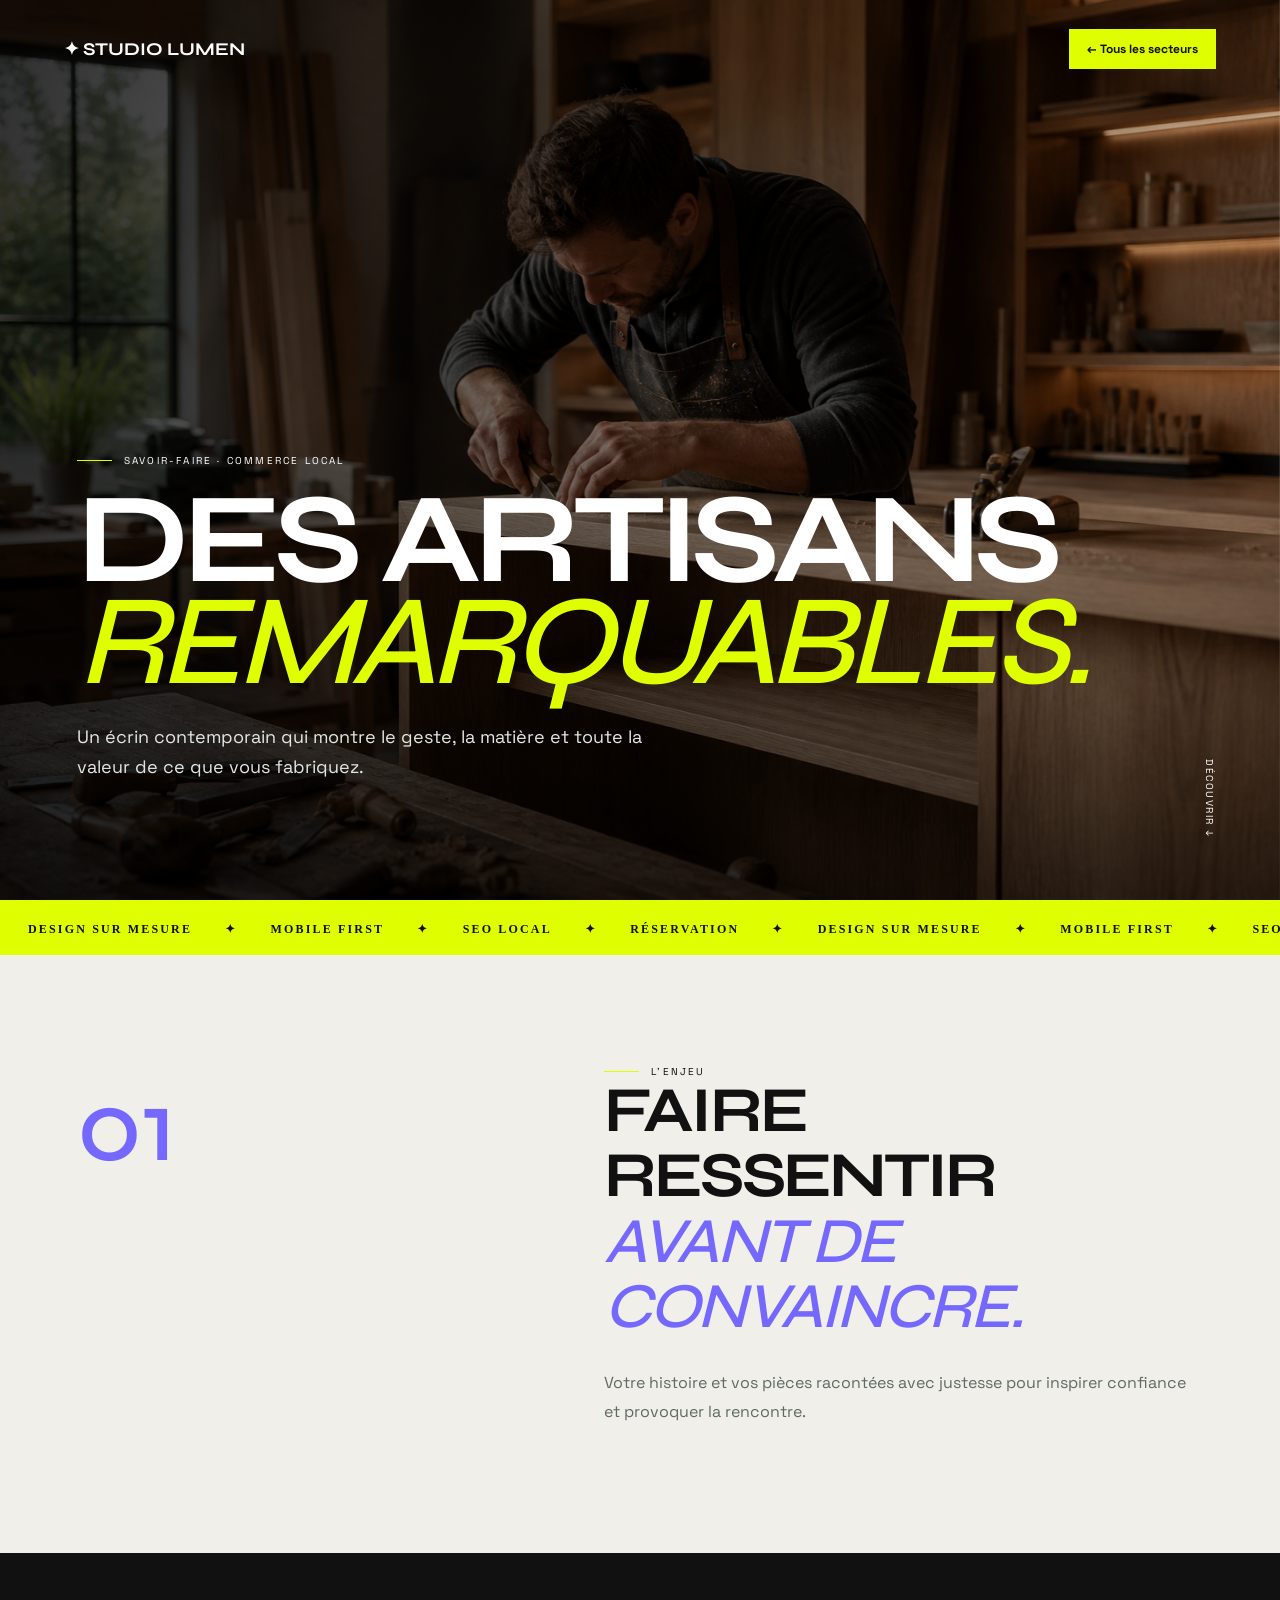
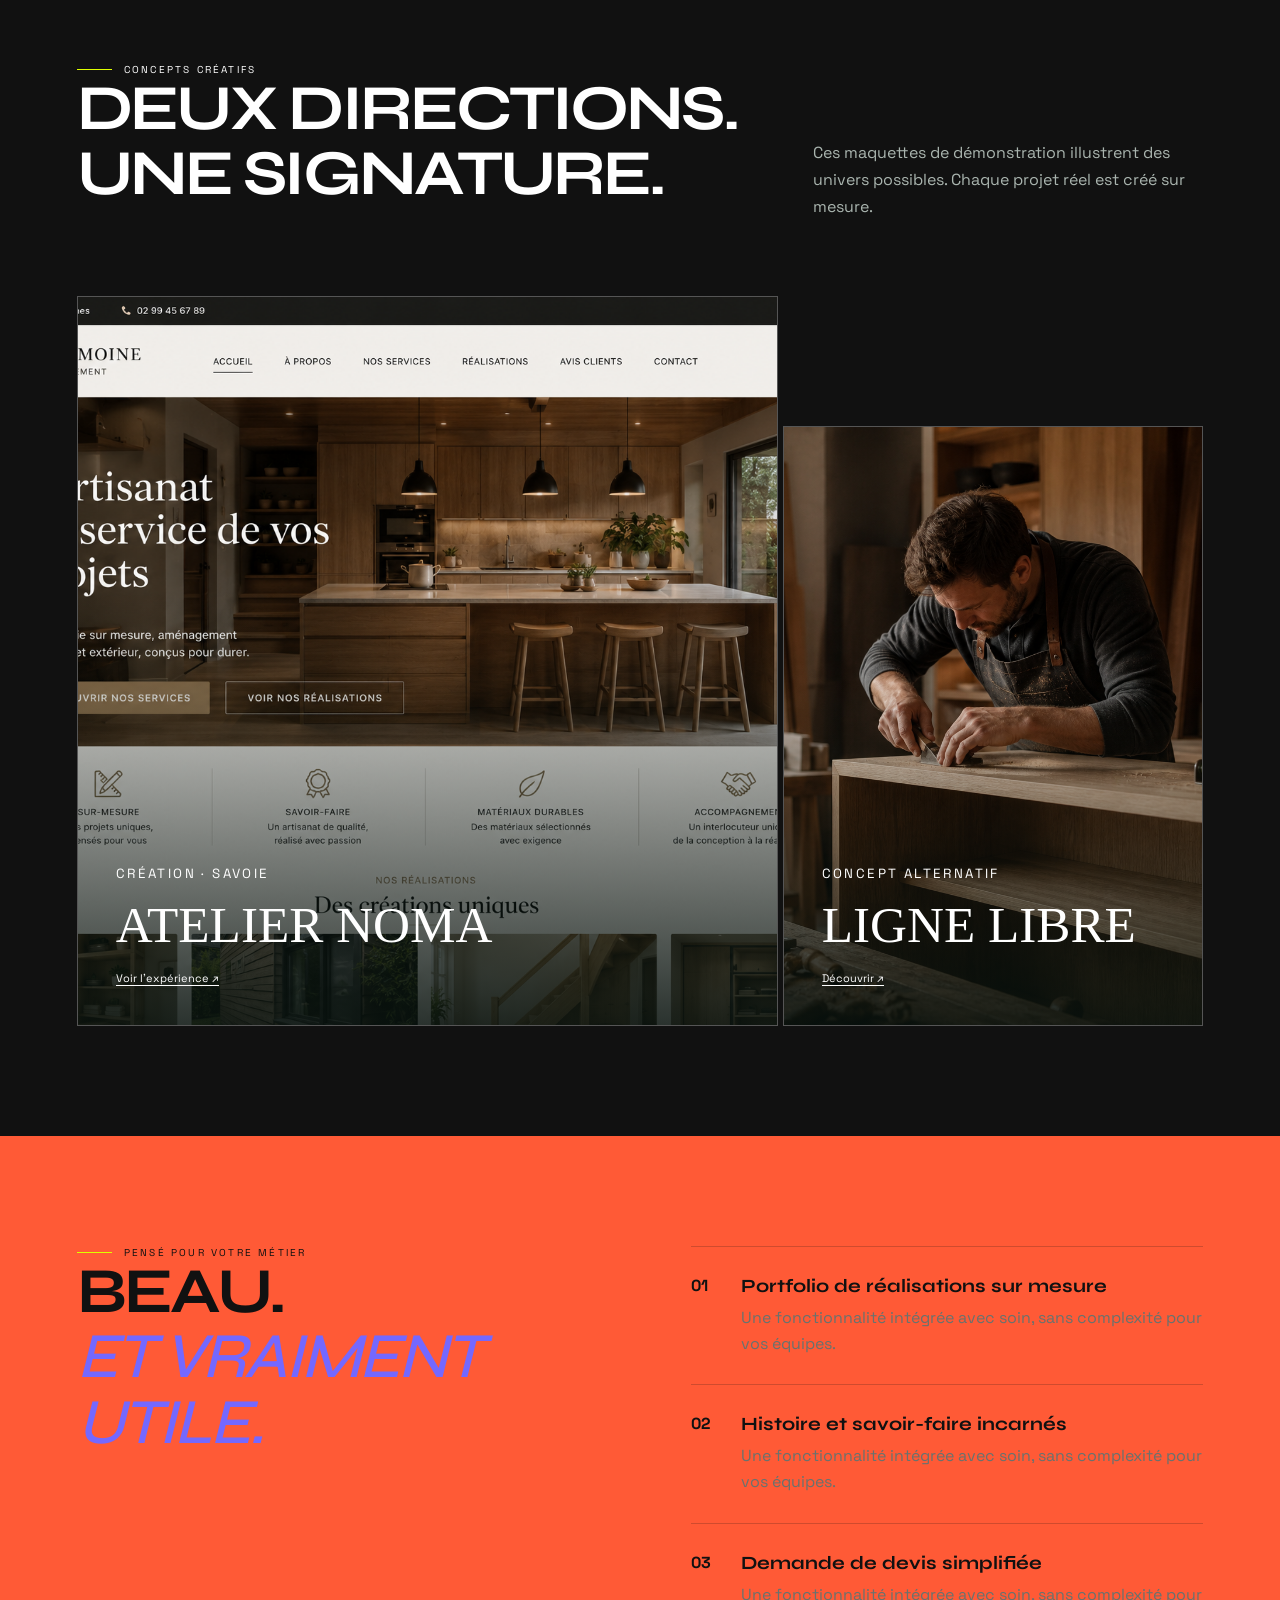
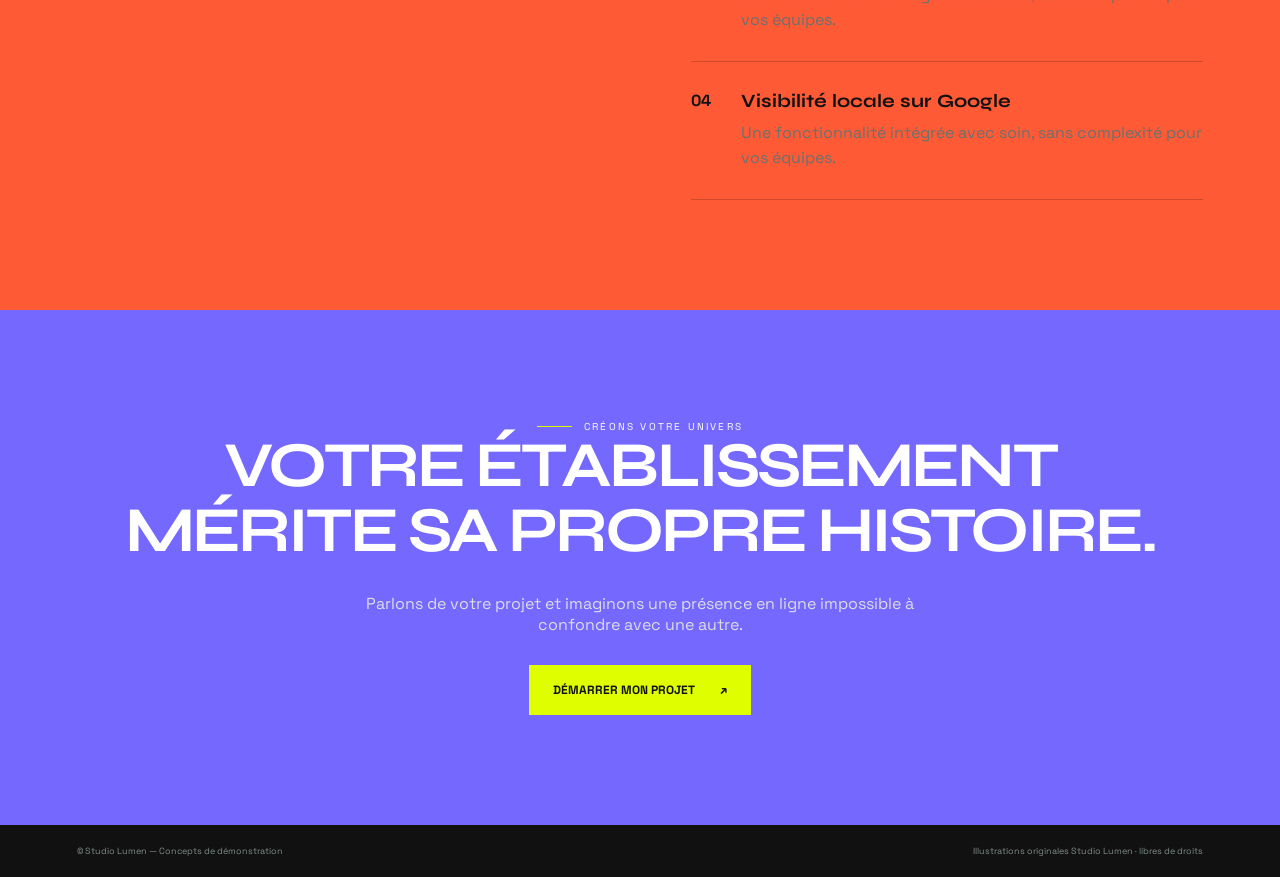
==== commit 696bfcc4: "Intègre les visuels générés dans le site" ====
--- a/secteurs/artisans.html
+++ b/secteurs/artisans.html
@@ -1 +1 @@
-<!doctype html><html lang="fr"><head><meta charset="UTF-8"><meta name="viewport" content="width=device-width,initial-scale=1"><meta name="description" content="Exemples et inspirations de sites web Studio Lumen pour Artisans."><title>Sites pour Artisans — Studio Lumen</title><link rel="preconnect" href="https://fonts.googleapis.com"><link rel="preconnect" href="https://fonts.gstatic.com" crossorigin><link href="https://fonts.googleapis.com/css2?family=Space+Grotesk:wght@400;500;600;700&family=Syne:wght@500;600;700;800&display=swap" rel="stylesheet"><link rel="stylesheet" href="../sector-page.css"></head><body><nav class="sector-nav"><a class="brand" href="../index.html">✦ Studio Lumen</a><a class="back" href="../index.html#secteurs">← Tous les secteurs</a></nav><main><section class="sector-hero"><img src="../assets/images/artisan.svg" alt="Univers Artisans"><div class="sector-hero-copy"><div class="kicker">SAVOIR-FAIRE · COMMERCE LOCAL</div><h1>Des Artisans<br><em>remarquables.</em></h1><p class="lead">Un écrin contemporain qui montre le geste, la matière et toute la valeur de ce que vous fabriquez.</p></div><span class="scroll">DÉCOUVRIR ↓</span></section><div class="marquee" aria-hidden="true"><div><span>DESIGN SUR MESURE</span> ✦ <span>MOBILE FIRST</span> ✦ <span>SEO LOCAL</span> ✦ <span>RÉSERVATION</span> ✦ <span>DESIGN SUR MESURE</span> ✦ <span>MOBILE FIRST</span> ✦ <span>SEO LOCAL</span> ✦ <span>RÉSERVATION</span> ✦ </div></div><section class="intro reveal"><div><span class="number">01</span></div><div><div class="kicker">L’ENJEU</div><h2>Faire ressentir<br><em>avant de convaincre.</em></h2><p>Votre histoire et vos pièces racontées avec justesse pour inspirer confiance et provoquer la rencontre.</p></div></section><section class="showcase"><div class="showcase-head reveal"><div><div class="kicker">CONCEPTS CRÉATIFS</div><h2>Deux directions.<br>Une signature.</h2></div><p>Ces maquettes de démonstration illustrent des univers possibles. Chaque projet réel est créé sur mesure.</p></div><div class="concepts"><article class="concept reveal"><img src="../assets/images/artisan.svg" alt="Concept Atelier Noma" loading="lazy"><div class="concept-copy"><small>CRÉATION · SAVOIE</small><h3>Atelier Noma</h3><span>Voir l’expérience ↗</span></div></article><article class="concept reveal"><img src="../assets/images/artisan.svg" alt="Deuxième inspiration pour Artisans" loading="lazy"><div class="concept-copy"><small>CONCEPT ALTERNATIF</small><h3>Ligne libre</h3><span>Découvrir ↗</span></div></article></div></section><section class="features"><div class="reveal"><div class="kicker">PENSÉ POUR VOTRE MÉTIER</div><h2>Beau.<br><em>Et vraiment utile.</em></h2></div><div class="feature-list"><article class="reveal"><span>01</span><div><h3>Portfolio de réalisations sur mesure</h3><p>Une fonctionnalité intégrée avec soin, sans complexité pour vos équipes.</p></div></article><article class="reveal"><span>02</span><div><h3>Histoire et savoir-faire incarnés</h3><p>Une fonctionnalité intégrée avec soin, sans complexité pour vos équipes.</p></div></article><article class="reveal"><span>03</span><div><h3>Demande de devis simplifiée</h3><p>Une fonctionnalité intégrée avec soin, sans complexité pour vos équipes.</p></div></article><article class="reveal"><span>04</span><div><h3>Visibilité locale sur Google</h3><p>Une fonctionnalité intégrée avec soin, sans complexité pour vos équipes.</p></div></article></div></section><section class="cta reveal"><div class="kicker" style="justify-content:center">CRÉONS VOTRE UNIVERS</div><h2>Votre établissement<br>mérite sa propre histoire.</h2><p>Parlons de votre projet et imaginons une présence en ligne impossible à confondre avec une autre.</p><a class="button" href="../index.html#contact">Démarrer mon projet <span>↗</span></a></section></main><footer class="credits"><span>© Studio Lumen — Concepts de démonstration</span><span>Illustrations originales Studio Lumen · libres de droits</span></footer><script src="../sector-page.js"></script></body></html>
+<!doctype html><html lang="fr"><head><meta charset="UTF-8"><meta name="viewport" content="width=device-width,initial-scale=1"><meta name="description" content="Exemples et inspirations de sites web Studio Lumen pour Artisans."><title>Sites pour Artisans — Studio Lumen</title><link rel="preconnect" href="https://fonts.googleapis.com"><link rel="preconnect" href="https://fonts.gstatic.com" crossorigin><link href="https://fonts.googleapis.com/css2?family=Space+Grotesk:wght@400;500;600;700&family=Syne:wght@500;600;700;800&display=swap" rel="stylesheet"><link rel="stylesheet" href="../sector-page.css"></head><body><nav class="sector-nav"><a class="brand" href="../index.html">✦ Studio Lumen</a><a class="back" href="../index.html#secteurs">← Tous les secteurs</a></nav><main><section class="sector-hero"><img src="../assets/images/generated/artisan-menuisier-atelier.png" alt="Artisan menuisier travaillant une pièce de mobilier sur mesure"><div class="sector-hero-copy"><div class="kicker">SAVOIR-FAIRE · COMMERCE LOCAL</div><h1>Des Artisans<br><em>remarquables.</em></h1><p class="lead">Un écrin contemporain qui montre le geste, la matière et toute la valeur de ce que vous fabriquez.</p></div><span class="scroll">DÉCOUVRIR ↓</span></section><div class="marquee" aria-hidden="true"><div><span>DESIGN SUR MESURE</span> ✦ <span>MOBILE FIRST</span> ✦ <span>SEO LOCAL</span> ✦ <span>RÉSERVATION</span> ✦ <span>DESIGN SUR MESURE</span> ✦ <span>MOBILE FIRST</span> ✦ <span>SEO LOCAL</span> ✦ <span>RÉSERVATION</span> ✦ </div></div><section class="intro reveal"><div><span class="number">01</span></div><div><div class="kicker">L’ENJEU</div><h2>Faire ressentir<br><em>avant de convaincre.</em></h2><p>Votre histoire et vos pièces racontées avec justesse pour inspirer confiance et provoquer la rencontre.</p></div></section><section class="showcase"><div class="showcase-head reveal"><div><div class="kicker">CONCEPTS CRÉATIFS</div><h2>Deux directions.<br>Une signature.</h2></div><p>Ces maquettes de démonstration illustrent des univers possibles. Chaque projet réel est créé sur mesure.</p></div><div class="concepts"><article class="concept reveal"><img src="../assets/images/generated/artisan-commerce-atelier-lemoine-site.png" alt="Concept de site pour l’Atelier Lemoine" loading="lazy"><div class="concept-copy"><small>CRÉATION · SAVOIE</small><h3>Atelier Noma</h3><span>Voir l’expérience ↗</span></div></article><article class="concept reveal"><img src="../assets/images/generated/artisan-menuisier-atelier.png" alt="Savoir-faire d’un artisan menuisier dans son atelier" loading="lazy"><div class="concept-copy"><small>CONCEPT ALTERNATIF</small><h3>Ligne libre</h3><span>Découvrir ↗</span></div></article></div></section><section class="features"><div class="reveal"><div class="kicker">PENSÉ POUR VOTRE MÉTIER</div><h2>Beau.<br><em>Et vraiment utile.</em></h2></div><div class="feature-list"><article class="reveal"><span>01</span><div><h3>Portfolio de réalisations sur mesure</h3><p>Une fonctionnalité intégrée avec soin, sans complexité pour vos équipes.</p></div></article><article class="reveal"><span>02</span><div><h3>Histoire et savoir-faire incarnés</h3><p>Une fonctionnalité intégrée avec soin, sans complexité pour vos équipes.</p></div></article><article class="reveal"><span>03</span><div><h3>Demande de devis simplifiée</h3><p>Une fonctionnalité intégrée avec soin, sans complexité pour vos équipes.</p></div></article><article class="reveal"><span>04</span><div><h3>Visibilité locale sur Google</h3><p>Une fonctionnalité intégrée avec soin, sans complexité pour vos équipes.</p></div></article></div></section><section class="cta reveal"><div class="kicker" style="justify-content:center">CRÉONS VOTRE UNIVERS</div><h2>Votre établissement<br>mérite sa propre histoire.</h2><p>Parlons de votre projet et imaginons une présence en ligne impossible à confondre avec une autre.</p><a class="button" href="../index.html#contact">Démarrer mon projet <span>↗</span></a></section></main><footer class="credits"><span>© Studio Lumen — Concepts de démonstration</span><span>Illustrations originales Studio Lumen · libres de droits</span></footer><script src="../sector-page.js"></script></body></html>
